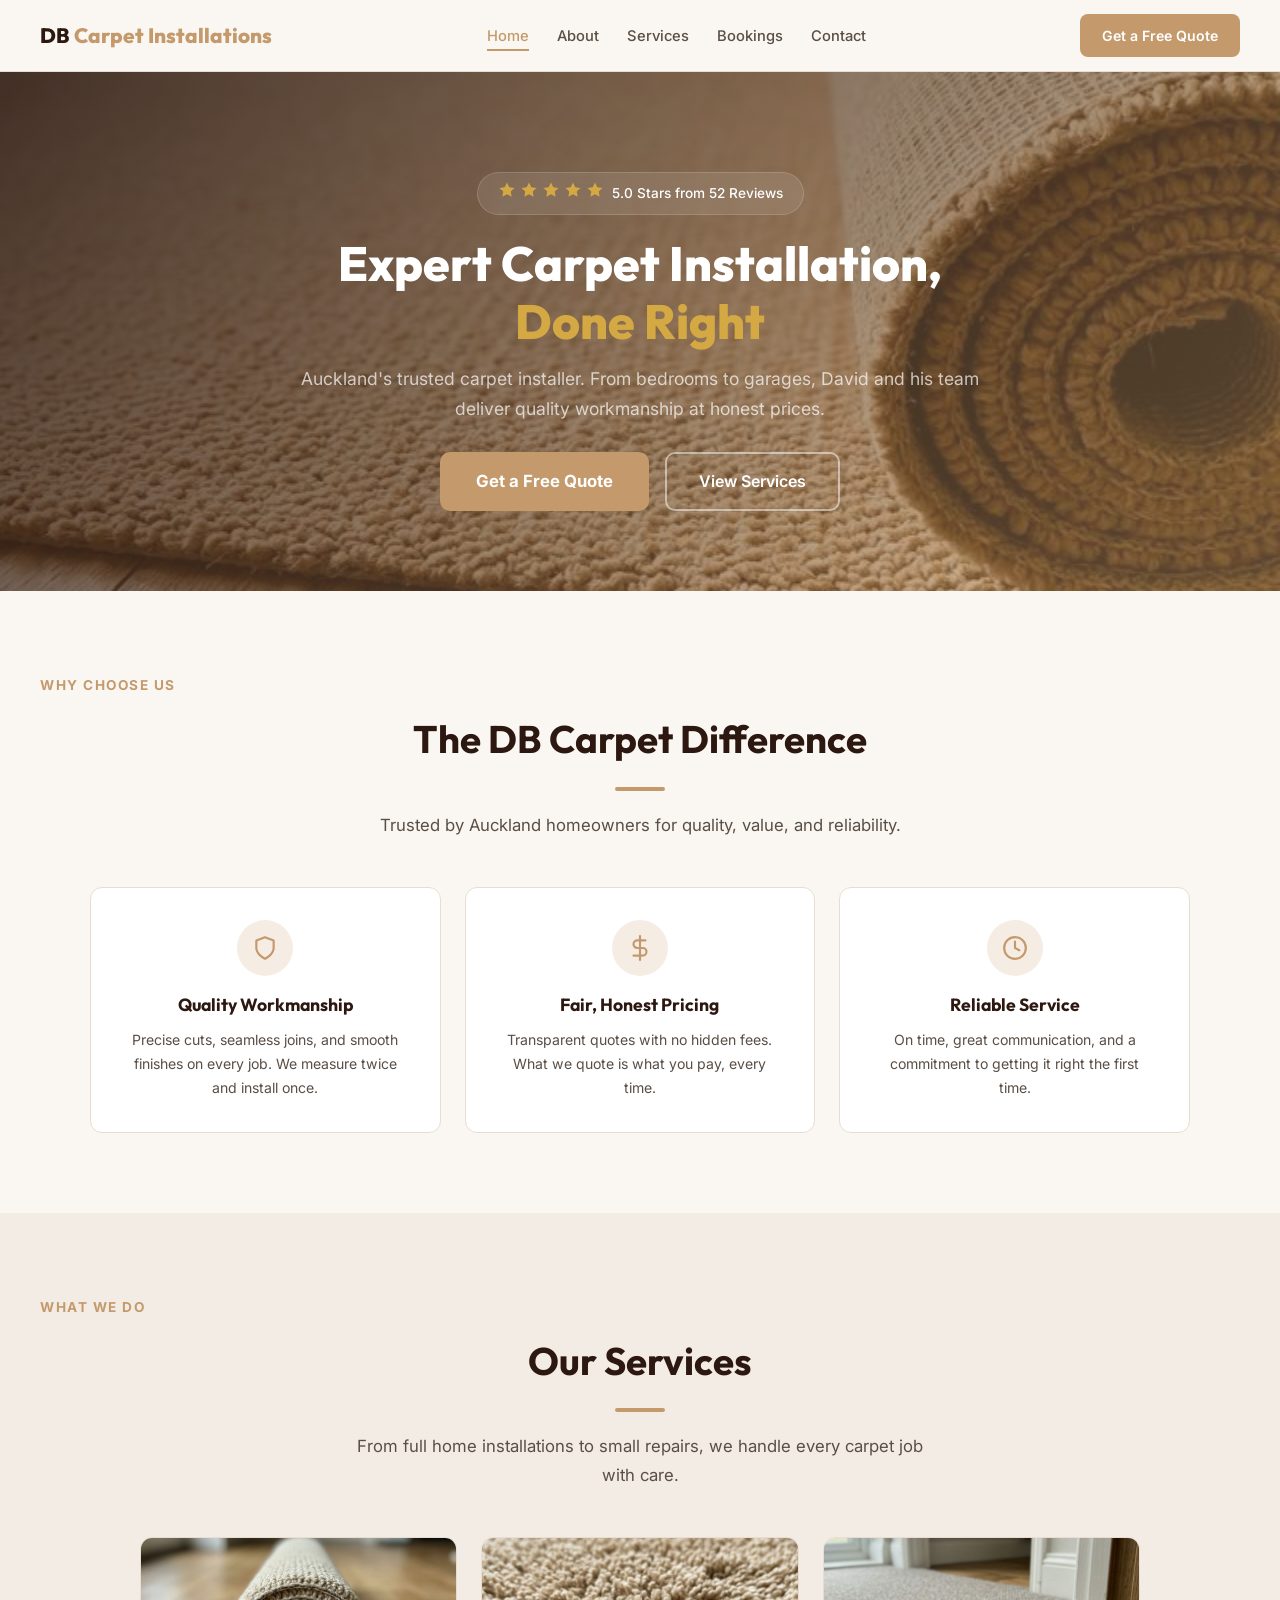
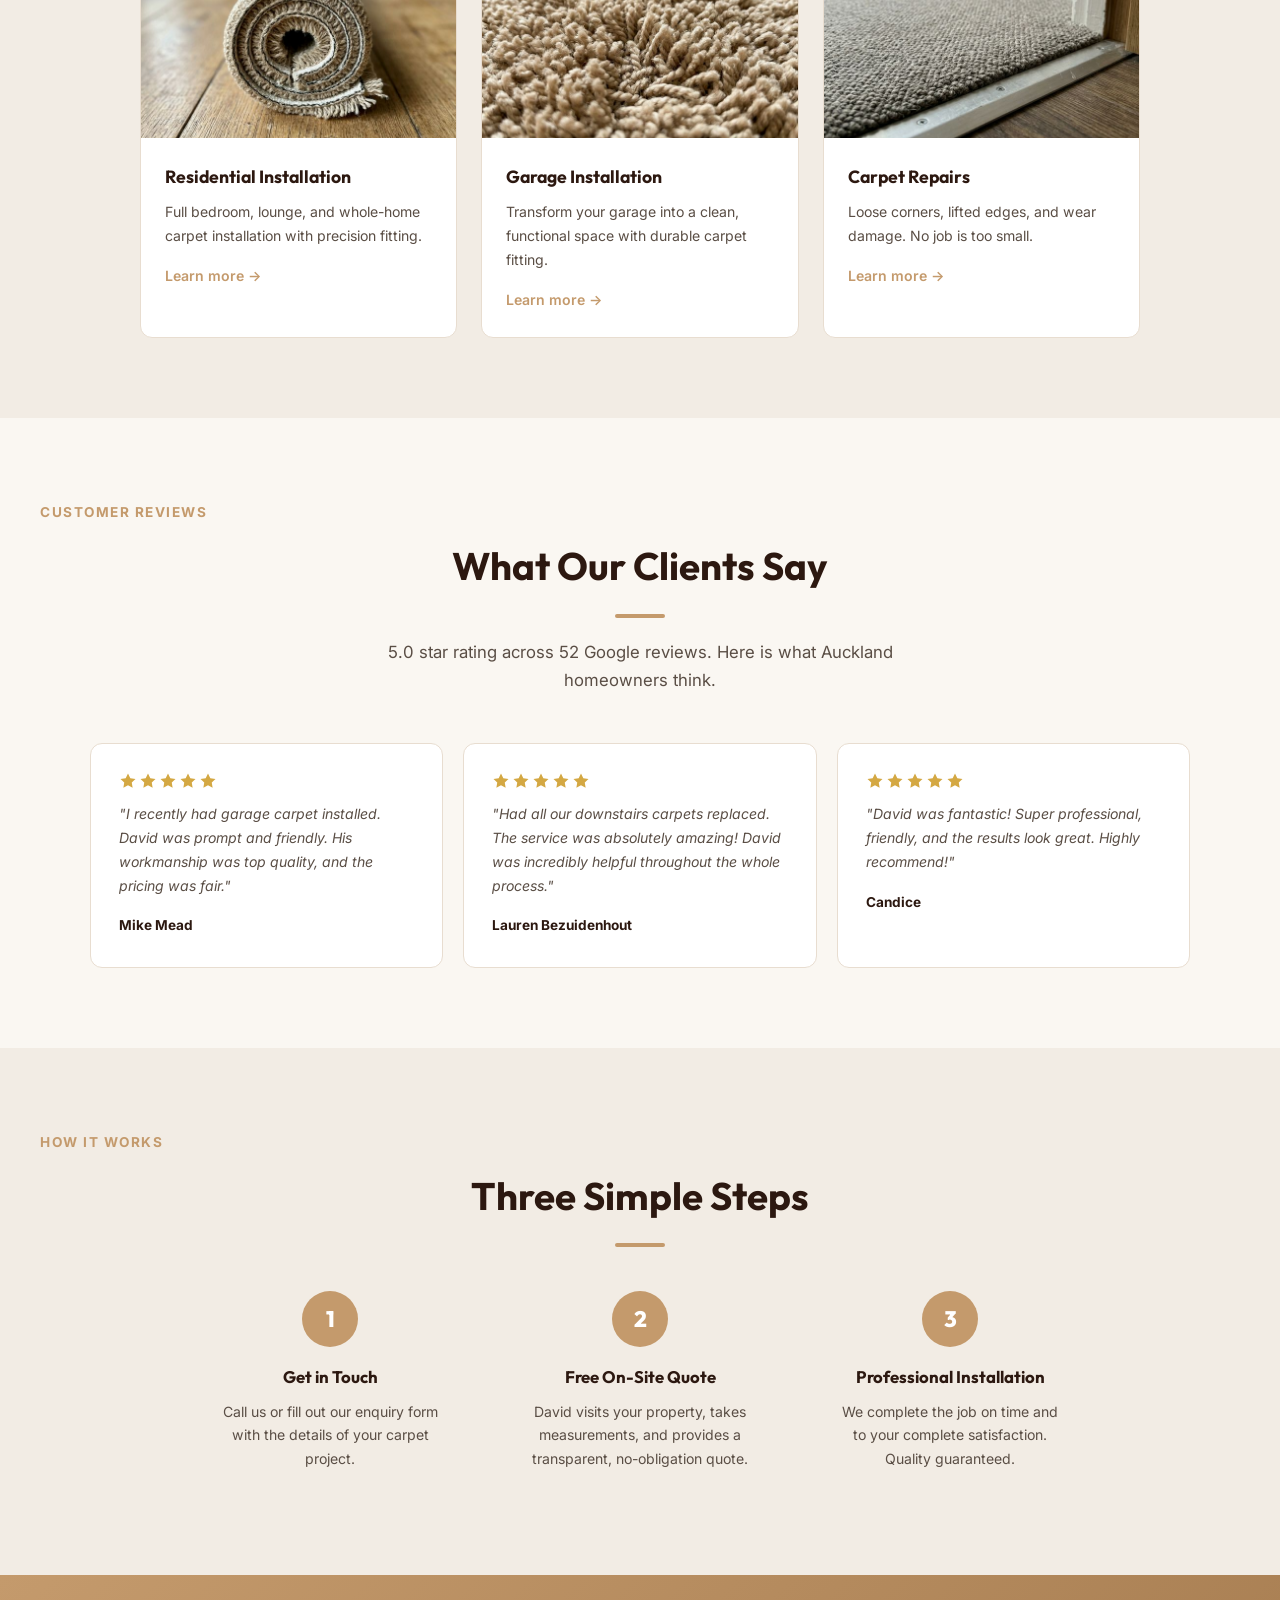
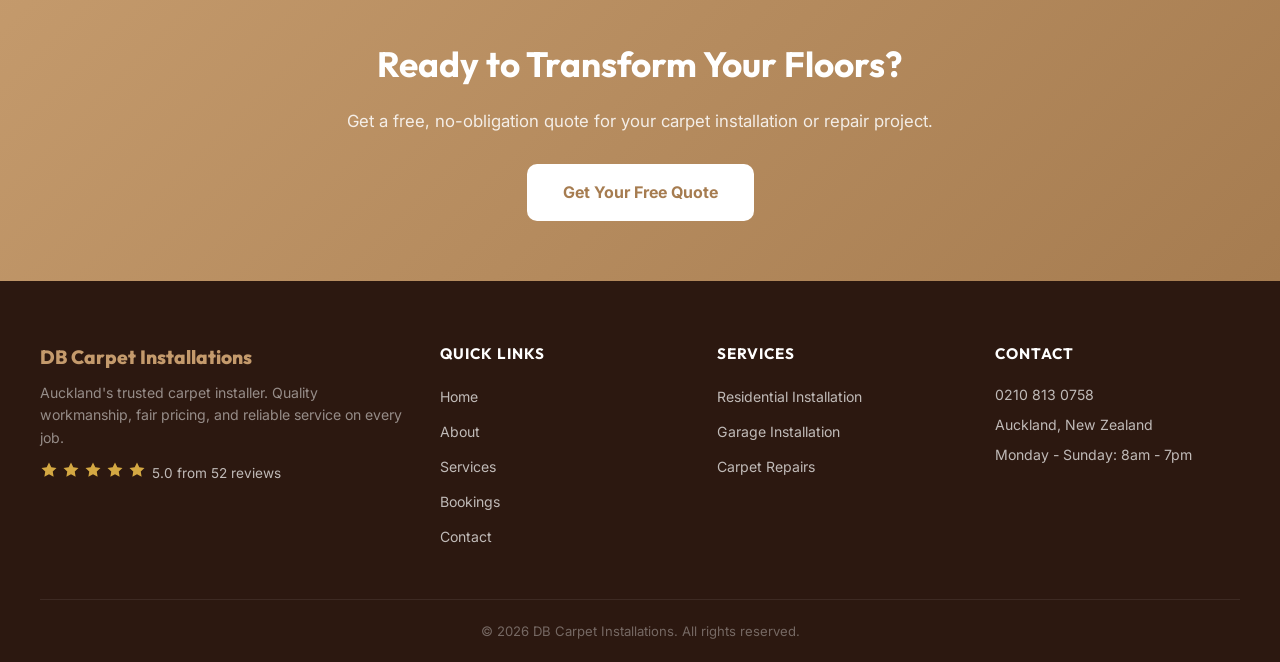
==== index.html @ 8681dafa "Initial commit: DB Carpet Installations website" ====
<!DOCTYPE html>
<html lang="en">
<head>
    <meta charset="UTF-8">
    <meta name="viewport" content="width=device-width, initial-scale=1.0">
    <title>DB Carpet Installations - Expert Carpet Installation in Auckland</title>
    <meta name="description" content="Auckland's trusted carpet installer. Expert residential and garage carpet installation and repairs. 5.0 stars from 52 reviews. Get a free quote today.">
    <link rel="preconnect" href="https://fonts.googleapis.com">
    <link rel="preconnect" href="https://fonts.gstatic.com" crossorigin>
    <link href="https://fonts.googleapis.com/css2?family=Inter:wght@400;500;600;700&family=Outfit:wght@600;700;800&display=swap" rel="stylesheet">
    <link rel="stylesheet" href="shared.css">
</head>
<body>

<!-- ═══════════════ HEADER ═══════════════ -->
<header class="site-header" id="site-header">
    <a href="./" class="logo"><span>DB</span> Carpet Installations</a>
    <nav>
        <ul class="nav-links">
            <li><a href="./" class="active">Home</a></li>
            <li><a href="about/">About</a></li>
            <li><a href="services/">Services</a></li>
            <li><a href="bookings/">Bookings</a></li>
            <li><a href="contact/">Contact</a></li>
        </ul>
    </nav>
    <a href="contact/" class="header-cta">Get a Free Quote</a>
    <button class="hamburger" id="hamburger" aria-label="Toggle menu">&#9776;</button>
</header>

<nav class="mobile-nav" id="mobile-nav">
    <a href="./" class="active">Home</a>
    <a href="about/">About</a>
    <a href="services/">Services</a>
    <a href="bookings/">Bookings</a>
    <a href="contact/">Contact</a>
    <a href="contact/" class="mobile-cta">Get a Free Quote</a>
</nav>

<!-- ═══════════════ HERO ═══════════════ -->
<section class="page-hero" style="background-image: linear-gradient(135deg, rgba(44, 24, 16, 0.88) 0%, rgba(196, 154, 108, 0.45) 100%), url('images/hero.png');">
    <div class="page-hero-content">
        <div class="hero-badge">
            <span class="stars">
                <svg class="star-icon" viewBox="0 0 24 24"><polygon points="12 2 15.09 8.26 22 9.27 17 14.14 18.18 21.02 12 17.77 5.82 21.02 7 14.14 2 9.27 8.91 8.26 12 2" fill="#d4a843"/></svg>
                <svg class="star-icon" viewBox="0 0 24 24"><polygon points="12 2 15.09 8.26 22 9.27 17 14.14 18.18 21.02 12 17.77 5.82 21.02 7 14.14 2 9.27 8.91 8.26 12 2" fill="#d4a843"/></svg>
                <svg class="star-icon" viewBox="0 0 24 24"><polygon points="12 2 15.09 8.26 22 9.27 17 14.14 18.18 21.02 12 17.77 5.82 21.02 7 14.14 2 9.27 8.91 8.26 12 2" fill="#d4a843"/></svg>
                <svg class="star-icon" viewBox="0 0 24 24"><polygon points="12 2 15.09 8.26 22 9.27 17 14.14 18.18 21.02 12 17.77 5.82 21.02 7 14.14 2 9.27 8.91 8.26 12 2" fill="#d4a843"/></svg>
                <svg class="star-icon" viewBox="0 0 24 24"><polygon points="12 2 15.09 8.26 22 9.27 17 14.14 18.18 21.02 12 17.77 5.82 21.02 7 14.14 2 9.27 8.91 8.26 12 2" fill="#d4a843"/></svg>
            </span>
            5.0 Stars from 52 Reviews
        </div>
        <h1>Expert Carpet Installation, <span class="accent">Done Right</span></h1>
        <p>Auckland's trusted carpet installer. From bedrooms to garages, David and his team deliver quality workmanship at honest prices.</p>
        <div class="hero-cta-group">
            <a href="contact/" class="btn-accent-solid">Get a Free Quote</a>
            <a href="services/" class="btn-outline">View Services</a>
        </div>
    </div>
</section>

<!-- ═══════════════ WHY CHOOSE US ═══════════════ -->
<section class="section fade-in">
    <p class="section-label" style="text-align:center;">Why Choose Us</p>
    <h2 class="section-title">The DB Carpet Difference</h2>
    <div class="accent-line"></div>
    <p class="section-subtitle">Trusted by Auckland homeowners for quality, value, and reliability.</p>
    <div class="values-grid" style="grid-template-columns: repeat(3, 1fr); max-width: 1100px;">
        <div class="value-card scale-in">
            <div class="value-icon">
                <svg viewBox="0 0 24 24"><path d="M12 22s8-4 8-10V5l-8-3-8 3v7c0 6 8 10 8 10z"/></svg>
            </div>
            <h3>Quality Workmanship</h3>
            <p>Precise cuts, seamless joins, and smooth finishes on every job. We measure twice and install once.</p>
        </div>
        <div class="value-card scale-in">
            <div class="value-icon">
                <svg viewBox="0 0 24 24"><line x1="12" y1="1" x2="12" y2="23"/><path d="M17 5H9.5a3.5 3.5 0 0 0 0 7h5a3.5 3.5 0 0 1 0 7H6"/></svg>
            </div>
            <h3>Fair, Honest Pricing</h3>
            <p>Transparent quotes with no hidden fees. What we quote is what you pay, every time.</p>
        </div>
        <div class="value-card scale-in">
            <div class="value-icon">
                <svg viewBox="0 0 24 24"><circle cx="12" cy="12" r="10"/><polyline points="12 6 12 12 16 14"/></svg>
            </div>
            <h3>Reliable Service</h3>
            <p>On time, great communication, and a commitment to getting it right the first time.</p>
        </div>
    </div>
</section>

<!-- ═══════════════ SERVICES OVERVIEW ═══════════════ -->
<section class="section section-alt fade-in">
    <p class="section-label" style="text-align:center;">What We Do</p>
    <h2 class="section-title">Our Services</h2>
    <div class="accent-line"></div>
    <p class="section-subtitle">From full home installations to small repairs, we handle every carpet job with care.</p>
    <div class="services-grid">
        <div class="service-card scale-in">
            <div class="service-card-image">
                <img src="images/roll.png" alt="Carpet roll for residential installation" loading="lazy">
            </div>
            <div class="service-card-content">
                <h3>Residential Installation</h3>
                <p>Full bedroom, lounge, and whole-home carpet installation with precision fitting.</p>
                <a href="services/" class="service-card-link">Learn more &#8594;</a>
            </div>
        </div>
        <div class="service-card scale-in">
            <div class="service-card-image">
                <img src="images/texture.png" alt="Garage carpet texture" loading="lazy">
            </div>
            <div class="service-card-content">
                <h3>Garage Installation</h3>
                <p>Transform your garage into a clean, functional space with durable carpet fitting.</p>
                <a href="services/" class="service-card-link">Learn more &#8594;</a>
            </div>
        </div>
        <div class="service-card scale-in">
            <div class="service-card-image">
                <img src="images/closeup.png" alt="Carpet edge repair detail" loading="lazy">
            </div>
            <div class="service-card-content">
                <h3>Carpet Repairs</h3>
                <p>Loose corners, lifted edges, and wear damage. No job is too small.</p>
                <a href="services/" class="service-card-link">Learn more &#8594;</a>
            </div>
        </div>
    </div>
</section>

<!-- ═══════════════ TESTIMONIALS ═══════════════ -->
<section class="section fade-in">
    <p class="section-label" style="text-align:center;">Customer Reviews</p>
    <h2 class="section-title">What Our Clients Say</h2>
    <div class="accent-line"></div>
    <p class="section-subtitle">5.0 star rating across 52 Google reviews. Here is what Auckland homeowners think.</p>
    <div class="testimonial-highlights">
        <div class="testimonial-card scale-in">
            <div class="review-card-stars">
                <svg class="star-icon" viewBox="0 0 24 24"><polygon points="12 2 15.09 8.26 22 9.27 17 14.14 18.18 21.02 12 17.77 5.82 21.02 7 14.14 2 9.27 8.91 8.26 12 2"/></svg>
                <svg class="star-icon" viewBox="0 0 24 24"><polygon points="12 2 15.09 8.26 22 9.27 17 14.14 18.18 21.02 12 17.77 5.82 21.02 7 14.14 2 9.27 8.91 8.26 12 2"/></svg>
                <svg class="star-icon" viewBox="0 0 24 24"><polygon points="12 2 15.09 8.26 22 9.27 17 14.14 18.18 21.02 12 17.77 5.82 21.02 7 14.14 2 9.27 8.91 8.26 12 2"/></svg>
                <svg class="star-icon" viewBox="0 0 24 24"><polygon points="12 2 15.09 8.26 22 9.27 17 14.14 18.18 21.02 12 17.77 5.82 21.02 7 14.14 2 9.27 8.91 8.26 12 2"/></svg>
                <svg class="star-icon" viewBox="0 0 24 24"><polygon points="12 2 15.09 8.26 22 9.27 17 14.14 18.18 21.02 12 17.77 5.82 21.02 7 14.14 2 9.27 8.91 8.26 12 2"/></svg>
            </div>
            <p>"I recently had garage carpet installed. David was prompt and friendly. His workmanship was top quality, and the pricing was fair."</p>
            <strong>Mike Mead</strong>
        </div>
        <div class="testimonial-card scale-in">
            <div class="review-card-stars">
                <svg class="star-icon" viewBox="0 0 24 24"><polygon points="12 2 15.09 8.26 22 9.27 17 14.14 18.18 21.02 12 17.77 5.82 21.02 7 14.14 2 9.27 8.91 8.26 12 2"/></svg>
                <svg class="star-icon" viewBox="0 0 24 24"><polygon points="12 2 15.09 8.26 22 9.27 17 14.14 18.18 21.02 12 17.77 5.82 21.02 7 14.14 2 9.27 8.91 8.26 12 2"/></svg>
                <svg class="star-icon" viewBox="0 0 24 24"><polygon points="12 2 15.09 8.26 22 9.27 17 14.14 18.18 21.02 12 17.77 5.82 21.02 7 14.14 2 9.27 8.91 8.26 12 2"/></svg>
                <svg class="star-icon" viewBox="0 0 24 24"><polygon points="12 2 15.09 8.26 22 9.27 17 14.14 18.18 21.02 12 17.77 5.82 21.02 7 14.14 2 9.27 8.91 8.26 12 2"/></svg>
                <svg class="star-icon" viewBox="0 0 24 24"><polygon points="12 2 15.09 8.26 22 9.27 17 14.14 18.18 21.02 12 17.77 5.82 21.02 7 14.14 2 9.27 8.91 8.26 12 2"/></svg>
            </div>
            <p>"Had all our downstairs carpets replaced. The service was absolutely amazing! David was incredibly helpful throughout the whole process."</p>
            <strong>Lauren Bezuidenhout</strong>
        </div>
        <div class="testimonial-card scale-in">
            <div class="review-card-stars">
                <svg class="star-icon" viewBox="0 0 24 24"><polygon points="12 2 15.09 8.26 22 9.27 17 14.14 18.18 21.02 12 17.77 5.82 21.02 7 14.14 2 9.27 8.91 8.26 12 2"/></svg>
                <svg class="star-icon" viewBox="0 0 24 24"><polygon points="12 2 15.09 8.26 22 9.27 17 14.14 18.18 21.02 12 17.77 5.82 21.02 7 14.14 2 9.27 8.91 8.26 12 2"/></svg>
                <svg class="star-icon" viewBox="0 0 24 24"><polygon points="12 2 15.09 8.26 22 9.27 17 14.14 18.18 21.02 12 17.77 5.82 21.02 7 14.14 2 9.27 8.91 8.26 12 2"/></svg>
                <svg class="star-icon" viewBox="0 0 24 24"><polygon points="12 2 15.09 8.26 22 9.27 17 14.14 18.18 21.02 12 17.77 5.82 21.02 7 14.14 2 9.27 8.91 8.26 12 2"/></svg>
                <svg class="star-icon" viewBox="0 0 24 24"><polygon points="12 2 15.09 8.26 22 9.27 17 14.14 18.18 21.02 12 17.77 5.82 21.02 7 14.14 2 9.27 8.91 8.26 12 2"/></svg>
            </div>
            <p>"David was fantastic! Super professional, friendly, and the results look great. Highly recommend!"</p>
            <strong>Candice</strong>
        </div>
    </div>
</section>

<!-- ═══════════════ HOW IT WORKS ═══════════════ -->
<section class="section section-alt fade-in">
    <p class="section-label" style="text-align:center;">How It Works</p>
    <h2 class="section-title">Three Simple Steps</h2>
    <div class="accent-line"></div>
    <div class="steps-grid">
        <div class="step-card scale-in">
            <div class="step-number">1</div>
            <h3>Get in Touch</h3>
            <p>Call us or fill out our enquiry form with the details of your carpet project.</p>
        </div>
        <div class="step-card scale-in">
            <div class="step-number">2</div>
            <h3>Free On-Site Quote</h3>
            <p>David visits your property, takes measurements, and provides a transparent, no-obligation quote.</p>
        </div>
        <div class="step-card scale-in">
            <div class="step-number">3</div>
            <h3>Professional Installation</h3>
            <p>We complete the job on time and to your complete satisfaction. Quality guaranteed.</p>
        </div>
    </div>
</section>

<!-- ═══════════════ CTA BANNER ═══════════════ -->
<section class="cta-banner fade-in">
    <h2>Ready to Transform Your Floors?</h2>
    <p>Get a free, no-obligation quote for your carpet installation or repair project.</p>
    <a href="contact/" class="btn-white">Get Your Free Quote</a>
</section>

<!-- ═══════════════ FOOTER ═══════════════ -->
<footer class="site-footer">
    <div class="footer-grid">
        <div class="footer-brand">
            <div class="footer-logo">DB Carpet Installations</div>
            <p class="footer-tagline">Auckland's trusted carpet installer. Quality workmanship, fair pricing, and reliable service on every job.</p>
            <div class="footer-rating">
                <span class="stars">
                    <svg class="star-icon" viewBox="0 0 24 24"><polygon points="12 2 15.09 8.26 22 9.27 17 14.14 18.18 21.02 12 17.77 5.82 21.02 7 14.14 2 9.27 8.91 8.26 12 2"/></svg>
                    <svg class="star-icon" viewBox="0 0 24 24"><polygon points="12 2 15.09 8.26 22 9.27 17 14.14 18.18 21.02 12 17.77 5.82 21.02 7 14.14 2 9.27 8.91 8.26 12 2"/></svg>
                    <svg class="star-icon" viewBox="0 0 24 24"><polygon points="12 2 15.09 8.26 22 9.27 17 14.14 18.18 21.02 12 17.77 5.82 21.02 7 14.14 2 9.27 8.91 8.26 12 2"/></svg>
                    <svg class="star-icon" viewBox="0 0 24 24"><polygon points="12 2 15.09 8.26 22 9.27 17 14.14 18.18 21.02 12 17.77 5.82 21.02 7 14.14 2 9.27 8.91 8.26 12 2"/></svg>
                    <svg class="star-icon" viewBox="0 0 24 24"><polygon points="12 2 15.09 8.26 22 9.27 17 14.14 18.18 21.02 12 17.77 5.82 21.02 7 14.14 2 9.27 8.91 8.26 12 2"/></svg>
                </span>
                5.0 from 52 reviews
            </div>
        </div>
        <div class="footer-nav">
            <div class="footer-heading">Quick Links</div>
            <ul>
                <li><a href="./">Home</a></li>
                <li><a href="about/">About</a></li>
                <li><a href="services/">Services</a></li>
                <li><a href="bookings/">Bookings</a></li>
                <li><a href="contact/">Contact</a></li>
            </ul>
        </div>
        <div class="footer-nav">
            <div class="footer-heading">Services</div>
            <ul>
                <li><a href="services/">Residential Installation</a></li>
                <li><a href="services/">Garage Installation</a></li>
                <li><a href="services/">Carpet Repairs</a></li>
            </ul>
        </div>
        <div class="footer-contact">
            <div class="footer-heading">Contact</div>
            <p><a href="tel:02108130758">0210 813 0758</a></p>
            <p>Auckland, New Zealand</p>
            <p>Monday - Sunday: 8am - 7pm</p>
        </div>
    </div>
    <div class="footer-bottom">
        &copy; 2026 DB Carpet Installations. All rights reserved.
    </div>
</footer>

<script src="shared.js"></script>
</body>
</html>
---- shared.css ----
/* ═══════════════ DESIGN TOKENS ═══════════════ */
:root {
    --color-bg: #faf7f2;
    --color-dark: #2c1810;
    --color-accent: #c49a6c;
    --color-accent-dark: #a67c50;
    --color-accent-light: #f5ede3;
    --color-text: #5a4e45;
    --color-heading: #2c1810;
    --color-white: #ffffff;
    --color-gold: #d4a843;
    --color-gold-light: #fef8e8;
    --color-border: #e8ddd0;
    --color-card: #ffffff;
    --color-section-alt: #f2ece4;
    --font-heading: 'Outfit', sans-serif;
    --font-body: 'Inter', sans-serif;
    --shadow-sm: 0 1px 3px rgba(44, 24, 16, 0.06);
    --shadow-md: 0 4px 16px rgba(44, 24, 16, 0.08);
    --shadow-lg: 0 12px 40px rgba(44, 24, 16, 0.1);
    --radius: 12px;
}

*,
*::before,
*::after {
    margin: 0;
    padding: 0;
    box-sizing: border-box;
}

html {
    scroll-behavior: smooth;
}

body {
    background: var(--color-bg);
    color: var(--color-text);
    font-family: var(--font-body);
    line-height: 1.7;
}

a {
    text-decoration: none;
    color: inherit;
}

img {
    max-width: 100%;
    display: block;
}

/* ═══════════════ SCROLL ANIMATIONS ═══════════════ */
.fade-in {
    opacity: 0;
    transform: translateY(30px);
    transition: opacity 0.7s ease, transform 0.7s ease;
}

.fade-in.visible {
    opacity: 1;
    transform: translateY(0);
}

.fade-in-left {
    opacity: 0;
    transform: translateX(-40px);
    transition: opacity 0.7s ease, transform 0.7s ease;
}

.fade-in-left.visible {
    opacity: 1;
    transform: translateX(0);
}

.fade-in-right {
    opacity: 0;
    transform: translateX(40px);
    transition: opacity 0.7s ease, transform 0.7s ease;
}

.fade-in-right.visible {
    opacity: 1;
    transform: translateX(0);
}

.scale-in {
    opacity: 0;
    transform: scale(0.92);
    transition: opacity 0.6s ease, transform 0.6s ease;
}

.scale-in.visible {
    opacity: 1;
    transform: scale(1);
}

/* ═══════════════ HEADER ═══════════════ */
.site-header {
    position: sticky;
    top: 0;
    z-index: 1000;
    background: rgba(250, 247, 242, 0.95);
    backdrop-filter: blur(12px);
    height: 72px;
    display: flex;
    align-items: center;
    justify-content: space-between;
    padding: 0 40px;
    border-bottom: 1px solid var(--color-border);
}

.logo {
    font-family: var(--font-heading);
    color: var(--color-accent);
    font-size: 1.3rem;
    font-weight: 800;
    white-space: nowrap;
}

.logo span {
    color: var(--color-heading);
}

.nav-links {
    display: flex;
    align-items: center;
    gap: 28px;
    list-style: none;
}

.nav-links a {
    font-size: 0.92rem;
    font-weight: 500;
    color: var(--color-text);
    padding-bottom: 4px;
    border-bottom: 2px solid transparent;
    transition: all 0.3s ease;
}

.nav-links a:hover,
.nav-links a.active {
    color: var(--color-accent);
    border-bottom-color: var(--color-accent);
}

.header-cta {
    background: var(--color-accent);
    color: var(--color-white);
    font-family: var(--font-body);
    font-weight: 600;
    font-size: 0.88rem;
    padding: 10px 22px;
    border: none;
    border-radius: 8px;
    cursor: pointer;
    transition: all 0.3s ease;
}

.header-cta:hover {
    background: var(--color-accent-dark);
    transform: translateY(-1px);
    box-shadow: var(--shadow-md);
}

.hamburger {
    display: none;
    background: none;
    border: none;
    color: var(--color-accent);
    font-size: 1.8rem;
    cursor: pointer;
    line-height: 1;
}

/* ═══════════════ MOBILE NAV ═══════════════ */
.mobile-nav {
    display: none;
    position: fixed;
    top: 72px;
    left: 0;
    right: 0;
    bottom: 0;
    background: var(--color-white);
    z-index: 999;
    flex-direction: column;
    align-items: center;
    justify-content: flex-start;
    overflow: hidden;
    max-height: 0;
    transition: max-height 0.4s ease;
}

.mobile-nav.open {
    max-height: calc(100vh - 72px);
}

.mobile-nav a {
    display: block;
    width: 100%;
    text-align: center;
    padding: 18px 16px;
    font-size: 1.1rem;
    color: var(--color-text);
    border-bottom: 1px solid var(--color-border);
    transition: all 0.3s ease;
}

.mobile-nav a:hover,
.mobile-nav a.active {
    color: var(--color-accent);
    background: var(--color-accent-light);
}

.mobile-nav .mobile-cta {
    display: block;
    width: calc(100% - 32px);
    margin: 20px 16px;
    background: var(--color-accent);
    color: var(--color-white);
    text-align: center;
    padding: 14px;
    font-weight: 700;
    border-radius: 8px;
}

@media (max-width: 768px) {

    .nav-links,
    .header-cta {
        display: none !important;
    }

    .hamburger {
        display: block;
    }

    .mobile-nav {
        display: flex;
    }

    .site-header {
        padding: 0 20px;
    }
}

/* ═══════════════ PAGE HERO ═══════════════ */
.page-hero {
    background-image: linear-gradient(135deg, rgba(44, 24, 16, 0.88) 0%, rgba(196, 154, 108, 0.55) 100%), url('images/hero.png');
    background-position: center;
    background-size: cover;
    background-repeat: no-repeat;
    padding: 100px 40px 80px;
    text-align: center;
}

.page-hero-content {
    max-width: 700px;
    margin: 0 auto;
}

.page-hero h1 {
    font-family: var(--font-heading);
    color: var(--color-white);
    font-size: clamp(2rem, 4vw, 3rem);
    font-weight: 800;
    margin-bottom: 14px;
    line-height: 1.2;
}

.page-hero h1 .accent {
    color: var(--color-gold);
}

.page-hero p {
    color: rgba(255, 255, 255, 0.7);
    font-size: 1.1rem;
}

.hero-badge {
    display: inline-flex;
    align-items: center;
    gap: 8px;
    background: rgba(255, 255, 255, 0.1);
    backdrop-filter: blur(8px);
    border: 1px solid rgba(255, 255, 255, 0.15);
    border-radius: 50px;
    padding: 8px 20px;
    font-size: 0.85rem;
    color: var(--color-white);
    margin-bottom: 20px;
    font-weight: 500;
}

.hero-badge .stars {
    color: var(--color-gold);
}

.hero-cta-group {
    display: flex;
    gap: 16px;
    justify-content: center;
    margin-top: 28px;
}

/* ═══════════════ SECTIONS ═══════════════ */
.section {
    padding: 80px 40px;
}

.section-alt {
    background: var(--color-section-alt);
}

.section-title {
    font-family: var(--font-heading);
    color: var(--color-heading);
    font-size: clamp(1.8rem, 3vw, 2.5rem);
    text-align: center;
    margin-bottom: 10px;
    font-weight: 700;
}

.section-subtitle {
    text-align: center;
    color: var(--color-text);
    font-size: 1.05rem;
    margin-bottom: 48px;
    max-width: 600px;
    margin-left: auto;
    margin-right: auto;
}

.accent-line {
    width: 50px;
    height: 4px;
    background: var(--color-accent);
    margin: 14px auto 20px;
    border-radius: 2px;
}

.section-label {
    display: inline-block;
    font-size: 0.85rem;
    font-weight: 700;
    color: var(--color-accent);
    text-transform: uppercase;
    letter-spacing: 1.5px;
    margin-bottom: 10px;
}

/* ═══════════════ CONTENT BLOCKS ═══════════════ */
.content-block {
    max-width: 1100px;
    margin: 0 auto;
    display: grid;
    grid-template-columns: 1.2fr 1fr;
    gap: 60px;
    align-items: center;
}

.content-heading {
    font-family: var(--font-heading);
    color: var(--color-heading);
    font-size: clamp(1.6rem, 2.5vw, 2.2rem);
    font-weight: 700;
    margin-bottom: 18px;
    line-height: 1.25;
}

.content-text p {
    margin-bottom: 14px;
    font-size: 0.95rem;
}

.content-text p strong {
    color: var(--color-heading);
}

.content-image {
    border-radius: var(--radius);
    overflow: hidden;
    box-shadow: var(--shadow-lg);
}

.content-image img {
    width: 100%;
    height: auto;
    display: block;
}

@media (max-width: 768px) {
    .content-block {
        grid-template-columns: 1fr;
        gap: 30px;
    }
}

/* ═══════════════ VALUES GRID ═══════════════ */
.values-grid {
    max-width: 1000px;
    margin: 0 auto;
    display: grid;
    grid-template-columns: repeat(2, 1fr);
    gap: 24px;
}

.value-card {
    background: var(--color-white);
    border: 1px solid var(--color-border);
    border-radius: var(--radius);
    padding: 32px;
    text-align: center;
    transition: all 0.3s ease;
}

.value-card:hover {
    box-shadow: var(--shadow-md);
    transform: translateY(-3px);
}

.value-icon {
    width: 56px;
    height: 56px;
    background: var(--color-accent-light);
    border-radius: 50%;
    display: flex;
    align-items: center;
    justify-content: center;
    margin: 0 auto 14px;
}

.value-icon svg {
    width: 26px;
    height: 26px;
    stroke: var(--color-accent);
    fill: none;
    stroke-width: 2;
    stroke-linecap: round;
    stroke-linejoin: round;
}

.value-card h3 {
    font-family: var(--font-heading);
    color: var(--color-heading);
    font-size: 1.1rem;
    font-weight: 700;
    margin-bottom: 8px;
}

.value-card p {
    font-size: 0.88rem;
    color: var(--color-text);
}

@media (max-width: 768px) {
    .values-grid {
        grid-template-columns: 1fr;
    }
}

/* ═══════════════ SERVICES GRID ═══════════════ */
.services-grid {
    max-width: 1000px;
    margin: 0 auto;
    display: grid;
    grid-template-columns: repeat(3, 1fr);
    gap: 24px;
}

.service-card {
    background: var(--color-white);
    border: 1px solid var(--color-border);
    border-radius: var(--radius);
    overflow: hidden;
    transition: all 0.3s ease;
}

.service-card:hover {
    box-shadow: var(--shadow-md);
    transform: translateY(-4px);
}

.service-card-image {
    height: 200px;
    overflow: hidden;
}

.service-card-image img {
    width: 100%;
    height: 100%;
    object-fit: cover;
    transition: transform 0.4s ease;
}

.service-card:hover .service-card-image img {
    transform: scale(1.05);
}

.service-card-content {
    padding: 24px;
}

.service-card-content h3 {
    font-family: var(--font-heading);
    color: var(--color-heading);
    font-size: 1.1rem;
    font-weight: 700;
    margin-bottom: 8px;
}

.service-card-content p {
    font-size: 0.88rem;
    color: var(--color-text);
    margin-bottom: 14px;
}

.service-card-link {
    font-size: 0.88rem;
    font-weight: 600;
    color: var(--color-accent);
    border-bottom: 1px solid transparent;
    transition: border-color 0.3s;
}

.service-card-link:hover {
    border-bottom-color: var(--color-accent);
}

@media (max-width: 768px) {
    .services-grid {
        grid-template-columns: 1fr;
    }
}

/* ═══════════════ TESTIMONIAL HIGHLIGHTS ═══════════════ */
.testimonial-highlights {
    max-width: 1100px;
    margin: 0 auto;
    display: grid;
    grid-template-columns: repeat(3, 1fr);
    gap: 20px;
}

.testimonial-card {
    background: var(--color-white);
    border: 1px solid var(--color-border);
    border-radius: var(--radius);
    padding: 28px;
    transition: all 0.3s ease;
}

.testimonial-card:hover {
    box-shadow: var(--shadow-md);
}

.testimonial-card .review-card-stars {
    color: var(--color-gold);
    font-size: 0.9rem;
    margin-bottom: 12px;
    letter-spacing: 2px;
}

.testimonial-card p {
    font-size: 0.88rem;
    color: var(--color-text);
    font-style: italic;
    line-height: 1.7;
    margin-bottom: 14px;
}

.testimonial-card strong {
    color: var(--color-heading);
    font-size: 0.85rem;
}

@media (max-width: 768px) {
    .testimonial-highlights {
        grid-template-columns: 1fr;
    }
}

/* ═══════════════ SERVICE DETAIL ═══════════════ */
.service-detail {
    max-width: 1100px;
    margin: 0 auto;
    display: grid;
    grid-template-columns: 1.3fr 1fr;
    gap: 50px;
    align-items: start;
}

.service-detail.reverse {
    direction: rtl;
}

.service-detail.reverse>* {
    direction: ltr;
}

.service-detail-image {
    border-radius: var(--radius);
    overflow: hidden;
    box-shadow: var(--shadow-md);
    position: sticky;
    top: 100px;
}

.service-detail-image img {
    width: 100%;
    height: auto;
}

.service-features {
    list-style: none;
    margin: 20px 0;
}

.service-features li {
    padding: 8px 0 8px 28px;
    position: relative;
    font-size: 0.92rem;
}

.service-features li::before {
    content: '';
    position: absolute;
    left: 0;
    top: 14px;
    width: 10px;
    height: 10px;
    background: var(--color-accent);
    border-radius: 50%;
}

.service-review {
    background: var(--color-accent-light);
    border-left: 4px solid var(--color-accent);
    padding: 20px 24px;
    border-radius: 0 var(--radius) var(--radius) 0;
    margin-top: 24px;
}

.service-review .review-card-stars {
    color: var(--color-gold);
    font-size: 0.85rem;
    margin-bottom: 8px;
    letter-spacing: 2px;
}

.service-review p {
    font-size: 0.88rem;
    font-style: italic;
    color: var(--color-text);
    line-height: 1.6;
    margin-bottom: 8px;
}

.service-review strong {
    color: var(--color-heading);
    font-size: 0.82rem;
}

@media (max-width: 768px) {
    .service-detail {
        grid-template-columns: 1fr;
    }

    .service-detail.reverse {
        direction: ltr;
    }

    .service-detail-image {
        position: static;
    }
}

/* ═══════════════ STEPS GRID ═══════════════ */
.steps-grid {
    max-width: 900px;
    margin: 0 auto;
    display: grid;
    grid-template-columns: repeat(3, 1fr);
    gap: 30px;
}

.step-card {
    text-align: center;
    padding: 24px;
}

.step-number {
    width: 56px;
    height: 56px;
    background: var(--color-accent);
    color: var(--color-white);
    font-family: var(--font-heading);
    font-size: 1.4rem;
    font-weight: 800;
    border-radius: 50%;
    display: flex;
    align-items: center;
    justify-content: center;
    margin: 0 auto 16px;
}

.step-card h3 {
    font-family: var(--font-heading);
    color: var(--color-heading);
    font-size: 1.05rem;
    font-weight: 700;
    margin-bottom: 8px;
}

.step-card p {
    font-size: 0.88rem;
    color: var(--color-text);
}

@media (max-width: 768px) {
    .steps-grid {
        grid-template-columns: 1fr;
    }
}

/* ═══════════════ BOOKING ═══════════════ */
.booking-section {
    max-width: 900px;
    margin: 0 auto;
}

.calendly-embed-card {
    background: var(--color-white);
    border: 1px solid var(--color-border);
    border-radius: var(--radius);
    padding: 40px;
    box-shadow: var(--shadow-md);
    margin-bottom: 40px;
}

.calendly-embed-card h2 {
    font-family: var(--font-heading);
    color: var(--color-heading);
    font-size: 1.4rem;
    font-weight: 700;
    margin-bottom: 8px;
    text-align: center;
}

.calendly-embed-card > p {
    text-align: center;
    font-size: 0.95rem;
    color: var(--color-text);
    margin-bottom: 28px;
}

.booking-options {
    display: grid;
    grid-template-columns: 1fr 1fr;
    gap: 24px;
}

.booking-option-card {
    background: var(--color-white);
    border: 1px solid var(--color-border);
    border-radius: var(--radius);
    padding: 32px;
    text-align: center;
    transition: all 0.3s ease;
}

.booking-option-card:hover {
    box-shadow: var(--shadow-md);
    transform: translateY(-3px);
}

.booking-option-icon {
    width: 56px;
    height: 56px;
    background: var(--color-accent-light);
    border-radius: 50%;
    display: flex;
    align-items: center;
    justify-content: center;
    margin: 0 auto 16px;
}

.booking-option-icon svg {
    width: 26px;
    height: 26px;
    stroke: var(--color-accent);
    fill: none;
    stroke-width: 2;
    stroke-linecap: round;
    stroke-linejoin: round;
}

.booking-option-card h3 {
    font-family: var(--font-heading);
    color: var(--color-heading);
    font-size: 1.1rem;
    font-weight: 700;
    margin-bottom: 10px;
}

.booking-option-card p {
    font-size: 0.9rem;
    color: var(--color-text);
}

.booking-option-card .phone-link {
    font-family: var(--font-heading);
    font-size: 1.3rem;
    font-weight: 800;
    color: var(--color-accent);
    display: block;
    margin-bottom: 6px;
}

@media (max-width: 768px) {
    .booking-options {
        grid-template-columns: 1fr;
    }
}

/* ═══════════════ CONTACT GRID ═══════════════ */
.contact-grid {
    max-width: 1100px;
    margin: 0 auto;
    display: grid;
    grid-template-columns: 1.4fr 1fr;
    gap: 50px;
}

.form-subtext {
    font-size: 0.92rem;
    color: var(--color-text);
    margin-bottom: 28px;
}

.contact-form {
    display: flex;
    flex-direction: column;
    gap: 18px;
}

.form-group {
    display: flex;
    flex-direction: column;
    gap: 6px;
}

.form-group label {
    font-size: 0.85rem;
    font-weight: 600;
    color: var(--color-heading);
}

.form-group input,
.form-group select,
.form-group textarea {
    width: 100%;
    padding: 12px 16px;
    border: 1px solid var(--color-border);
    border-radius: 8px;
    font-family: var(--font-body);
    font-size: 0.92rem;
    color: var(--color-heading);
    background: var(--color-white);
    transition: border-color 0.3s ease;
}

.form-group input:focus,
.form-group select:focus,
.form-group textarea:focus {
    outline: none;
    border-color: var(--color-accent);
    box-shadow: 0 0 0 3px rgba(196, 154, 108, 0.12);
}

.form-group textarea {
    resize: vertical;
}

.form-row {
    display: grid;
    grid-template-columns: 1fr 1fr;
    gap: 18px;
}

.form-submit {
    width: 100%;
}

.form-status {
    margin-top: 12px;
}

.form-success {
    background: #ecfdf5;
    color: #065f46;
    padding: 14px 18px;
    border-radius: 8px;
    font-size: 0.9rem;
    font-weight: 500;
}

.form-error {
    background: #fef2f2;
    color: #991b1b;
    padding: 14px 18px;
    border-radius: 8px;
    font-size: 0.9rem;
    font-weight: 500;
}

@media (max-width: 768px) {
    .contact-grid {
        grid-template-columns: 1fr;
    }

    .form-row {
        grid-template-columns: 1fr;
    }
}

/* ═══════════════ CONTACT INFO ═══════════════ */
.contact-info {
    display: flex;
    flex-direction: column;
    gap: 18px;
}

.info-card {
    background: var(--color-white);
    border: 1px solid var(--color-border);
    border-radius: var(--radius);
    padding: 24px;
}

.info-card h3 {
    font-family: var(--font-heading);
    color: var(--color-heading);
    font-size: 1rem;
    font-weight: 700;
    margin-bottom: 8px;
}

.info-card p {
    font-size: 0.9rem;
    color: var(--color-text);
}

.info-phone {
    display: block;
    font-family: var(--font-heading);
    font-size: 1.5rem;
    font-weight: 800;
    color: var(--color-accent);
    margin-bottom: 6px;
    transition: opacity 0.3s;
}

.info-phone:hover {
    opacity: 0.7;
}

.info-review {
    border-left: 4px solid var(--color-gold);
}

.info-review .review-card-stars {
    color: var(--color-gold);
    font-size: 0.85rem;
    margin-bottom: 8px;
    letter-spacing: 2px;
}

.info-review-text {
    font-style: italic;
    font-size: 0.85rem !important;
    line-height: 1.6;
}

.info-review strong {
    color: var(--color-heading);
    font-size: 0.82rem;
}

/* ═══════════════ CTA BANNER ═══════════════ */
.cta-banner {
    background: linear-gradient(135deg, var(--color-accent) 0%, var(--color-accent-dark) 100%);
    padding: 60px 40px;
    text-align: center;
}

.cta-banner h2 {
    font-family: var(--font-heading);
    color: var(--color-white);
    font-size: clamp(1.6rem, 3vw, 2.2rem);
    margin-bottom: 12px;
    font-weight: 700;
}

.cta-banner p {
    color: rgba(255, 255, 255, 0.85);
    font-size: 1.05rem;
    margin-bottom: 28px;
}

.btn-accent-solid {
    display: inline-block;
    background: var(--color-accent);
    color: var(--color-white);
    font-family: var(--font-body);
    font-weight: 700;
    font-size: 1.05rem;
    padding: 15px 36px;
    border: none;
    border-radius: 10px;
    cursor: pointer;
    transition: all 0.3s ease;
}

.btn-accent-solid:hover {
    background: var(--color-accent-dark);
    transform: translateY(-2px);
    box-shadow: 0 8px 25px rgba(196, 154, 108, 0.3);
}

.btn-white {
    display: inline-block;
    background: var(--color-white);
    color: var(--color-accent-dark);
    font-family: var(--font-body);
    font-weight: 700;
    font-size: 1rem;
    padding: 15px 36px;
    border: none;
    border-radius: 10px;
    cursor: pointer;
    transition: all 0.3s ease;
}

.btn-white:hover {
    transform: translateY(-2px);
    box-shadow: 0 8px 25px rgba(0, 0, 0, 0.2);
}

.btn-outline {
    display: inline-block;
    background: transparent;
    color: var(--color-white);
    font-family: var(--font-body);
    font-weight: 600;
    font-size: 1rem;
    padding: 14px 32px;
    border: 2px solid rgba(255,255,255,0.5);
    border-radius: 10px;
    cursor: pointer;
    transition: all 0.3s ease;
}

.btn-outline:hover {
    background: rgba(255,255,255,0.1);
    border-color: var(--color-white);
}

/* ═══════════════ MAP ═══════════════ */
.map-section {
    padding: 0;
}

.map-section iframe {
    display: block;
    width: 100%;
    border: none;
}

/* ═══════════════ FOOTER ═══════════════ */
.site-footer {
    background: var(--color-dark);
    padding: 60px 40px 0;
    color: rgba(255, 255, 255, 0.7);
}

.footer-grid {
    display: grid;
    grid-template-columns: 1.5fr 1fr 1fr 1fr;
    gap: 2rem;
    max-width: 1200px;
    margin: 0 auto;
    padding-bottom: 40px;
}

.footer-brand .footer-logo {
    font-family: var(--font-heading);
    color: var(--color-accent);
    font-size: 1.2rem;
    font-weight: 800;
    margin-bottom: 8px;
}

.footer-brand .footer-tagline {
    font-size: 0.88rem;
    color: rgba(255, 255, 255, 0.5);
    line-height: 1.6;
}

.footer-heading {
    font-family: var(--font-heading);
    color: var(--color-white);
    font-size: 0.95rem;
    font-weight: 700;
    margin-bottom: 16px;
    text-transform: uppercase;
    letter-spacing: 1px;
}

.footer-nav ul {
    list-style: none;
}

.footer-nav ul li {
    margin-bottom: 8px;
}

.footer-nav a {
    font-size: 0.88rem;
    transition: color 0.3s ease;
}

.footer-nav a:hover {
    color: var(--color-accent);
}

.footer-contact p {
    font-size: 0.88rem;
    margin-bottom: 6px;
}

.footer-contact a {
    transition: color 0.3s;
}

.footer-contact a:hover {
    color: var(--color-accent);
}

.footer-rating {
    display: flex;
    align-items: center;
    gap: 6px;
    margin-top: 12px;
    font-size: 0.85rem;
}

.footer-rating .stars {
    color: var(--color-gold);
}

.footer-bottom {
    border-top: 1px solid rgba(255, 255, 255, 0.08);
    padding: 20px 0;
    text-align: center;
    font-size: 0.82rem;
    color: rgba(255, 255, 255, 0.35);
    max-width: 1200px;
    margin: 0 auto;
}

@media (max-width: 768px) {
    .footer-grid {
        grid-template-columns: 1fr;
        text-align: center;
    }

    .footer-rating {
        justify-content: center;
    }

    .section {
        padding: 60px 20px;
    }

    .hero-cta-group {
        flex-direction: column;
        align-items: center;
    }
}

/* ═══════════════ REVIEW CARD STARS (SVG-based) ═══════════════ */
.review-card-stars {
    color: var(--color-gold);
    font-size: 0.95rem;
    margin-bottom: 12px;
    letter-spacing: 2px;
    display: flex;
    gap: 2px;
}

.star-icon {
    width: 18px;
    height: 18px;
    fill: var(--color-gold);
}

/* ═══════════════ REVIEW STATS ═══════════════ */
.review-stats {
    max-width: 600px;
    margin: 0 auto 40px;
    background: var(--color-white);
    border: 1px solid var(--color-border);
    border-radius: var(--radius);
    padding: 32px;
}

.review-stats-header {
    text-align: center;
    margin-bottom: 24px;
}

.review-stats-number {
    font-family: var(--font-heading);
    font-size: 3rem;
    font-weight: 800;
    color: var(--color-heading);
    line-height: 1;
}

.review-stats-text {
    font-size: 0.92rem;
    color: var(--color-text);
    margin-top: 4px;
}

.review-bar-row {
    display: grid;
    grid-template-columns: 40px 1fr 40px;
    gap: 10px;
    align-items: center;
    margin-bottom: 6px;
}

.review-bar-label {
    font-size: 0.82rem;
    font-weight: 600;
    color: var(--color-heading);
    text-align: right;
}

.review-bar-track {
    background: var(--color-border);
    height: 8px;
    border-radius: 4px;
    overflow: hidden;
}

.review-bar-fill {
    height: 100%;
    background: var(--color-gold);
    border-radius: 4px;
}

.review-bar-pct {
    font-size: 0.78rem;
    color: var(--color-text);
}
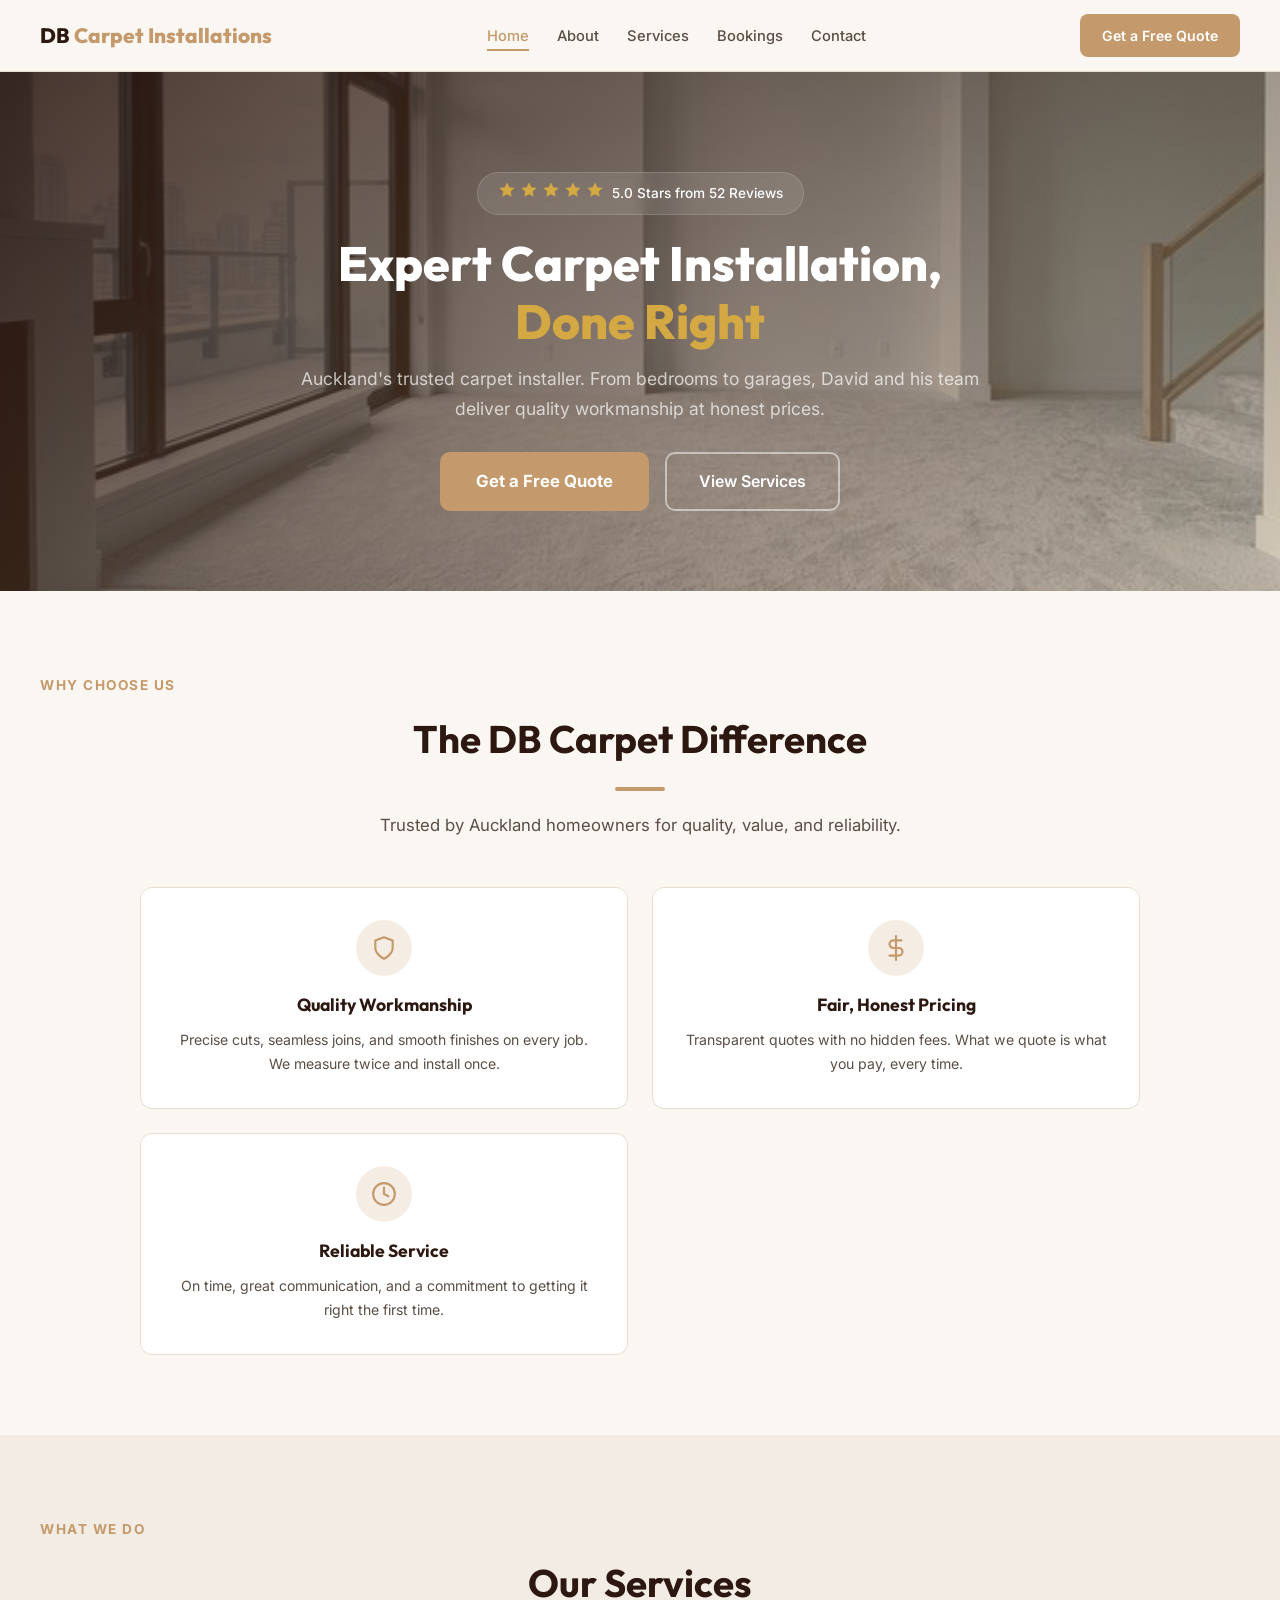
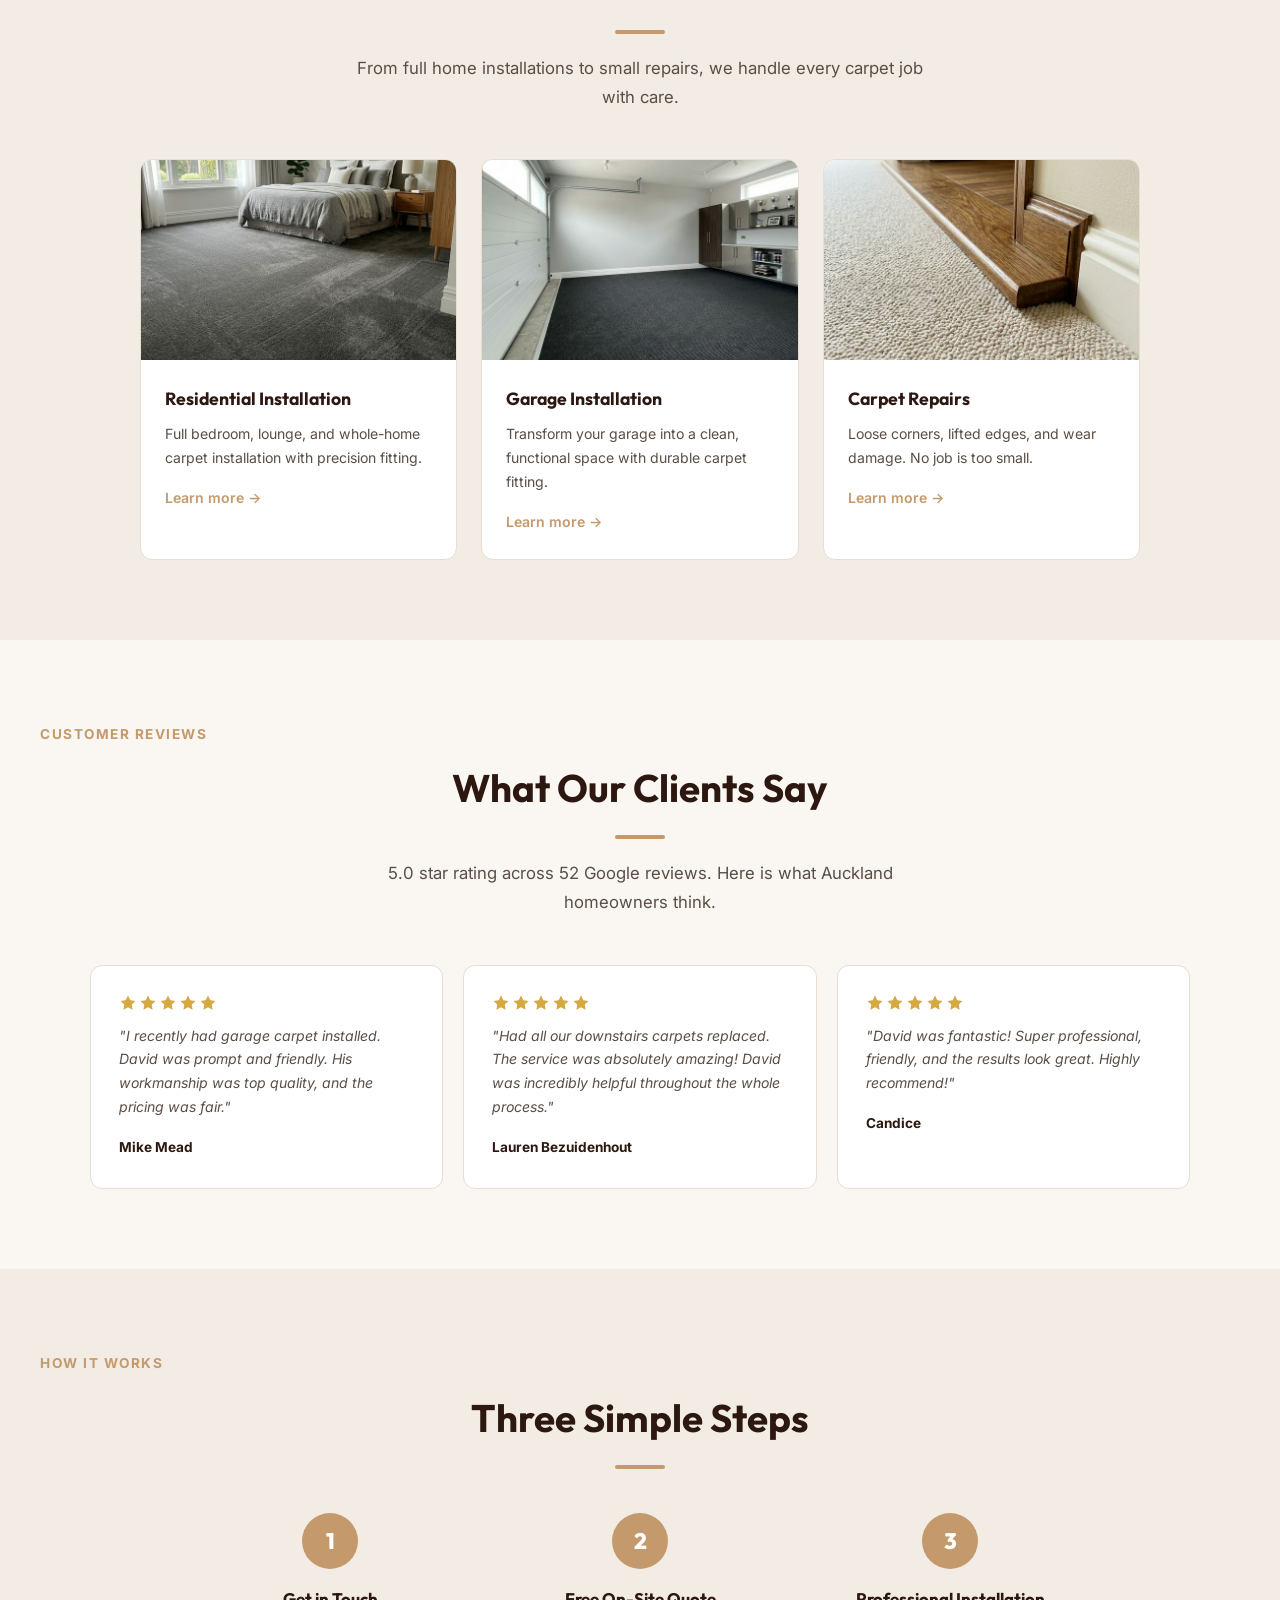
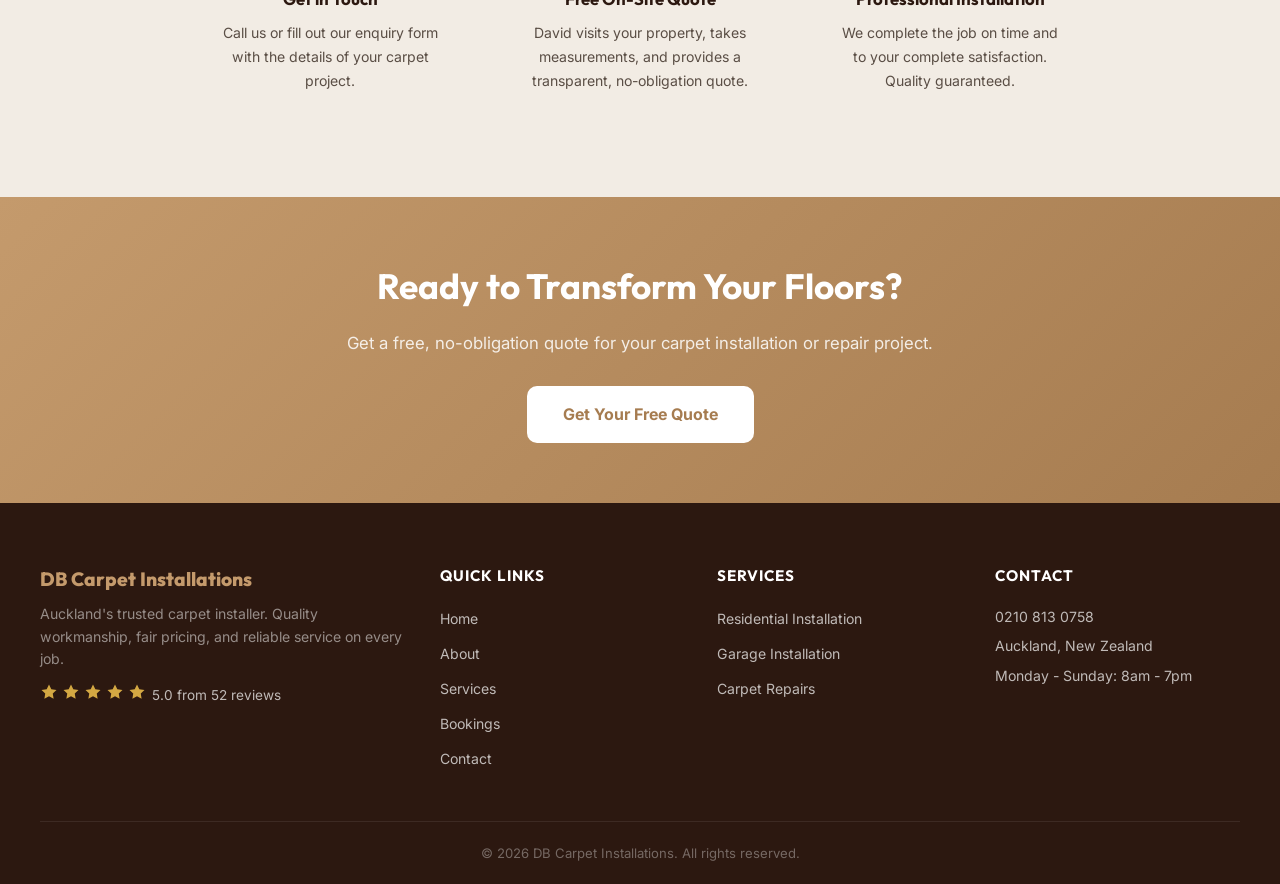
==== commit 15af229b: "Fix mobile horizontal overflow and review popup translate bug" ====
--- a/index.html
+++ b/index.html
@@ -65,7 +65,7 @@
     <h2 class="section-title">The DB Carpet Difference</h2>
     <div class="accent-line"></div>
     <p class="section-subtitle">Trusted by Auckland homeowners for quality, value, and reliability.</p>
-    <div class="values-grid" style="grid-template-columns: repeat(3, 1fr); max-width: 1100px;">
+    <div class="values-grid">
         <div class="value-card scale-in">
             <div class="value-icon">
                 <svg viewBox="0 0 24 24"><path d="M12 22s8-4 8-10V5l-8-3-8 3v7c0 6 8 10 8 10z"/></svg>
--- a/shared.css
+++ b/shared.css
@@ -38,6 +38,7 @@
     color: var(--color-text);
     font-family: var(--font-body);
     line-height: 1.7;
+    overflow-x: hidden;
 }
 
 a {
@@ -1266,3 +1267,126 @@
     font-size: 0.78rem;
     color: var(--color-text);
 }
+
+/* ═══════════════ REVIEW POPUPS ═══════════════ */
+.review-popup-container {
+    position: fixed;
+    bottom: 30px;
+    left: 30px;
+    z-index: 9999;
+    display: flex;
+    flex-direction: column; /* Stack vertically */
+    gap: 15px;
+    pointer-events: none; /* Let clicks pass through the container */
+}
+
+.review-popup {
+    background: var(--color-white);
+    border: 1px solid var(--color-border);
+    border-radius: var(--radius);
+    padding: 16px 20px;
+    box-shadow: var(--shadow-lg);
+    width: 320px;
+    pointer-events: auto; /* Catch clicks on the popup itself */
+    animation: slideInUp 0.5s cubic-bezier(0.175, 0.885, 0.32, 1.275) forwards;
+    transition: opacity 0.4s ease, transform 0.4s ease;
+    will-change: transform, opacity;
+}
+
+.review-popup.removing {
+    opacity: 0;
+    transform: translateY(20px) scale(0.95);
+}
+
+.review-popup-header {
+    display: flex;
+    justify-content: space-between;
+    align-items: center;
+    margin-bottom: 6px;
+}
+
+.review-popup-name {
+    font-family: var(--font-heading);
+    font-weight: 700;
+    color: var(--color-heading);
+    font-size: 0.95rem;
+}
+
+.review-popup-stars {
+    color: var(--color-gold);
+    font-size: 0.85rem;
+    letter-spacing: 1px;
+}
+
+.review-popup-text {
+    font-size: 0.85rem;
+    color: var(--color-text);
+    line-height: 1.5;
+    font-style: italic;
+}
+
+@keyframes slideInUp {
+    0% {
+        opacity: 0;
+        transform: translateY(40px) scale(0.9);
+    }
+    100% {
+        opacity: 1;
+        transform: translateY(0) scale(1);
+    }
+}
+
+@media (min-width: 1400px) {
+    .review-popup { width: 380px; padding: 18px 24px; }
+    .review-popup-name { font-size: 1.05rem; }
+    .review-popup-text { font-size: 0.95rem; }
+    .review-popup-stars { font-size: 0.95rem; }
+}
+
+@media (min-width: 1800px) {
+    .review-popup { width: 440px; padding: 22px 28px; }
+    .review-popup-name { font-size: 1.2rem; }
+    .review-popup-text { font-size: 1.05rem; }
+    .review-popup-stars { font-size: 1.1rem; }
+}
+
+@media (max-width: 1024px) {
+    .review-popup { width: 280px; padding: 14px 18px; }
+    .review-popup-name { font-size: 0.9rem; }
+    .review-popup-text { font-size: 0.82rem; }
+    .review-popup-stars { font-size: 0.82rem; }
+}
+
+@media (max-width: 768px) {
+    .review-popup-container {
+        bottom: 20px;
+        left: 0;
+        right: 0;
+        width: 100%;
+        padding: 0 20px;
+        align-items: center;
+    }
+
+    .review-popup {
+        width: 100%;
+        max-width: 260px;
+        padding: 12px 16px;
+        box-shadow: 0 8px 24px rgba(44, 24, 16, 0.15); /* Slightly stronger shadow for mobile visibility */
+    }
+    .review-popup-name { font-size: 0.85rem; }
+    .review-popup-text { font-size: 0.78rem; }
+    .review-popup-stars { font-size: 0.78rem; }
+}
+
+@media (max-width: 480px) {
+    .review-popup {
+        max-width: 240px; 
+        padding: 12px 14px;
+    }
+    .review-popup-header {
+        margin-bottom: 4px;
+    }
+    .review-popup-name { font-size: 0.8rem; }
+    .review-popup-text { font-size: 0.75rem; }
+    .review-popup-stars { font-size: 0.75rem; }
+}
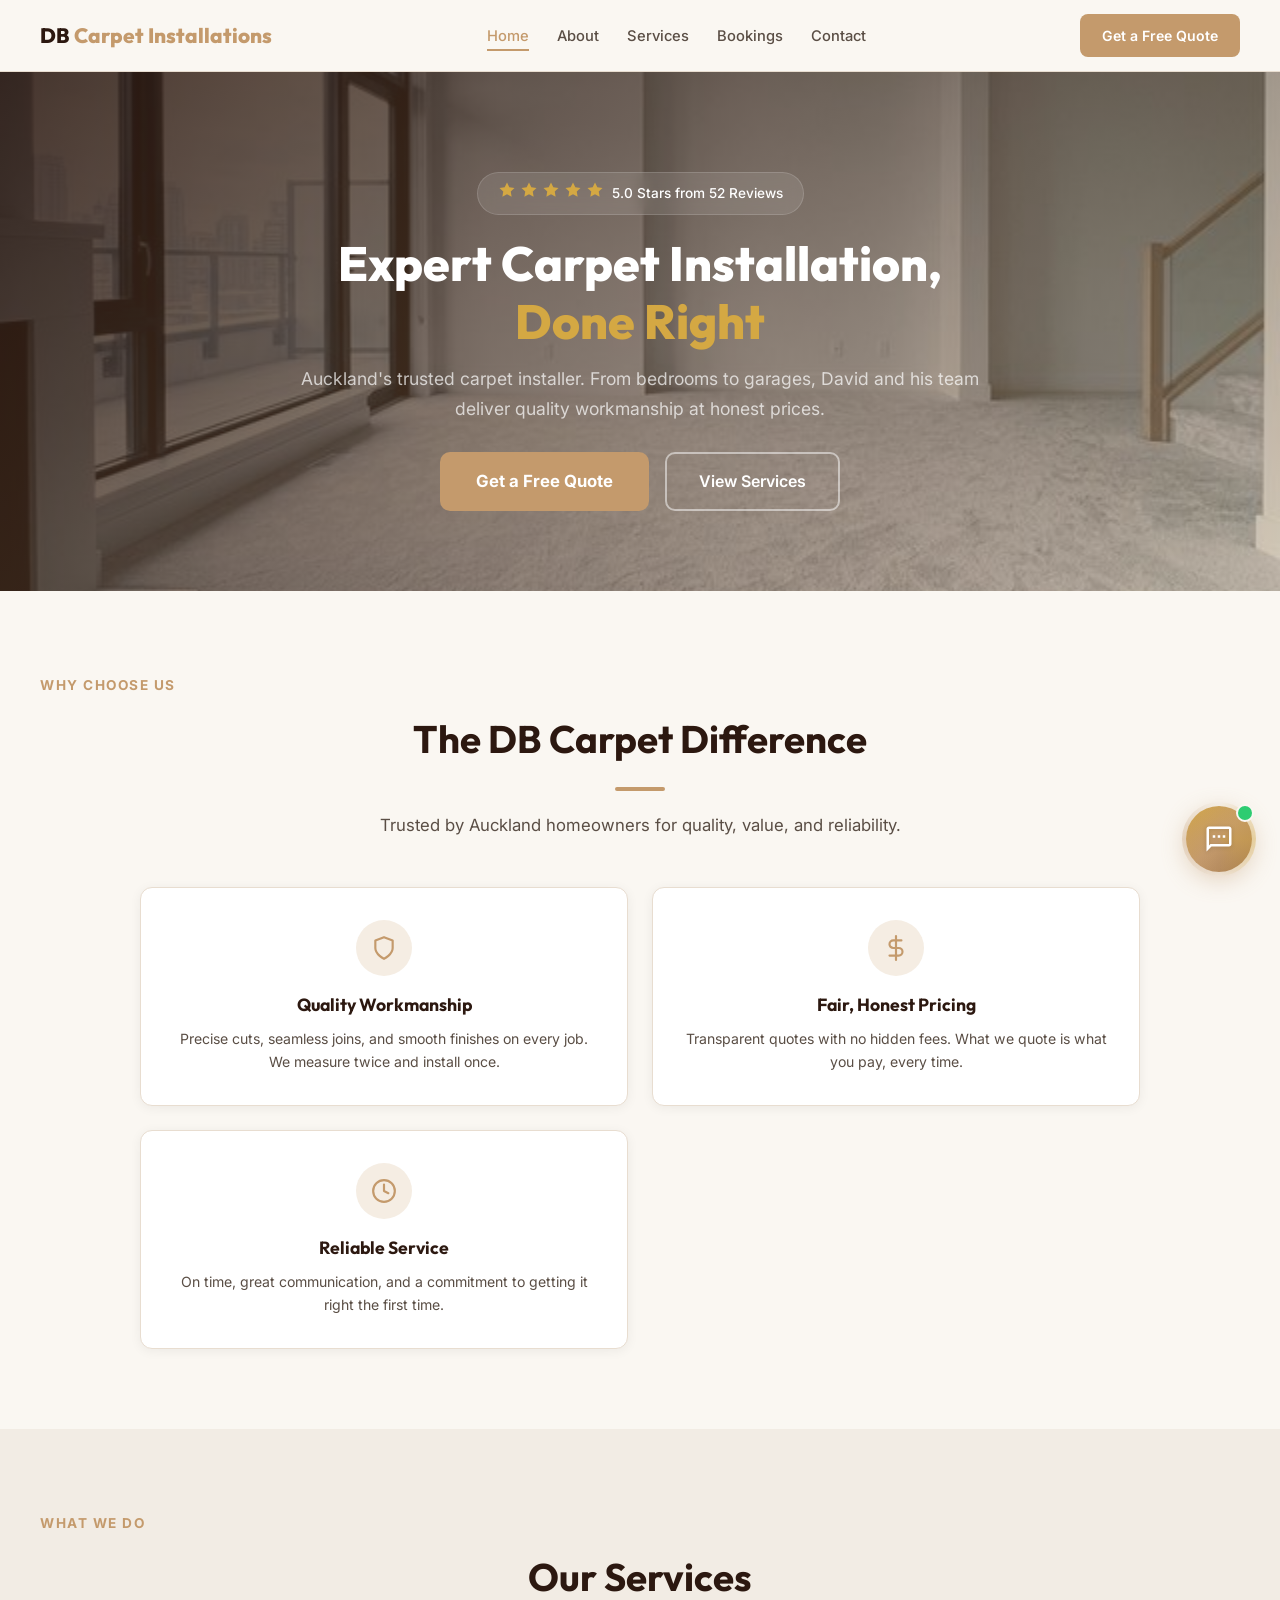
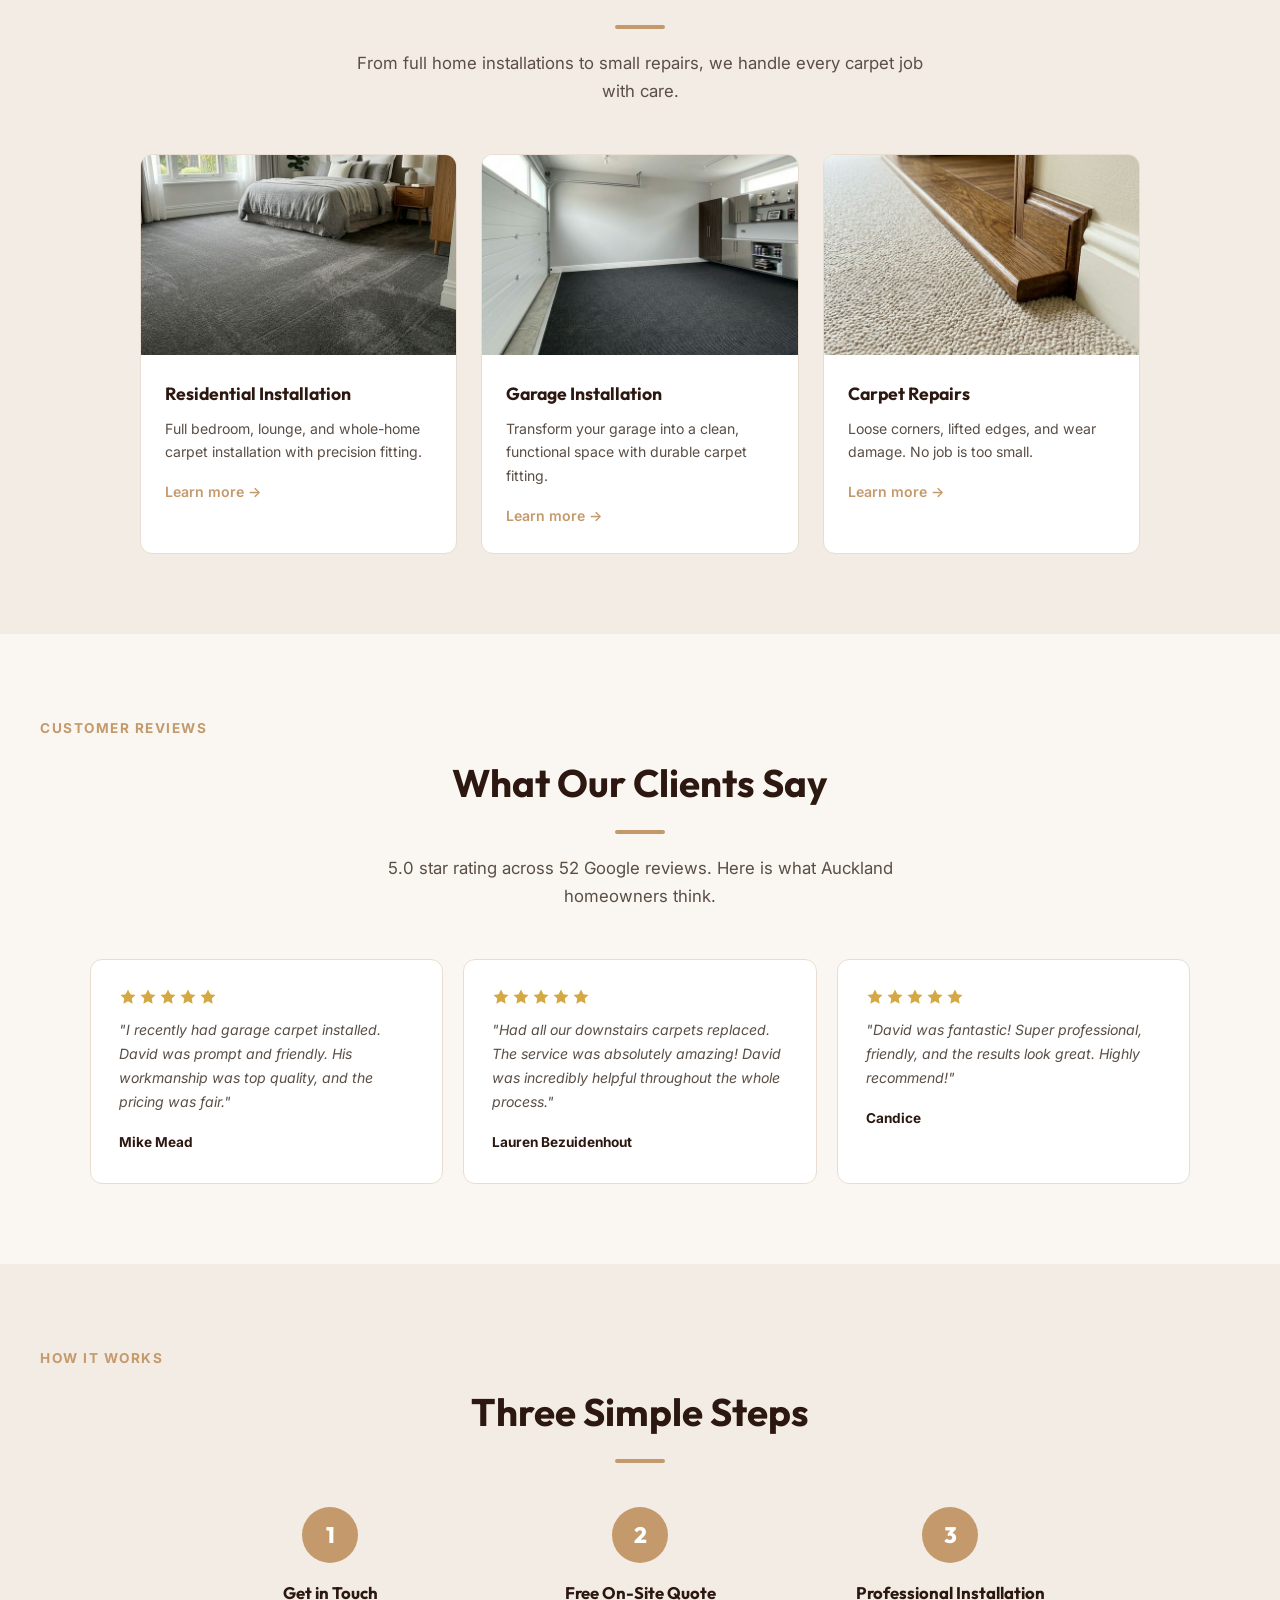
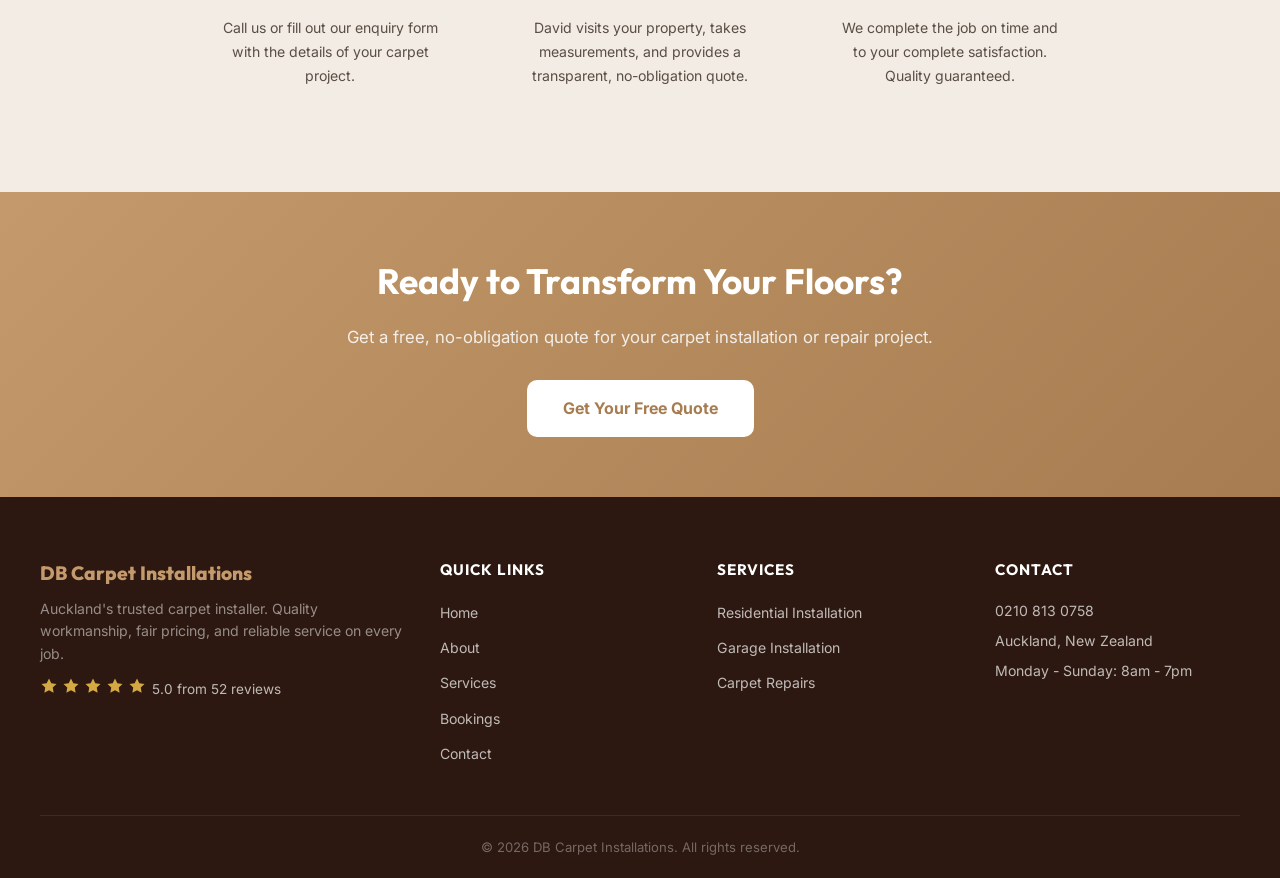
==== commit f0c77910: "fix: force 3-col values grid, all quote buttons open chatbot, fix timing" ====
--- a/index.html
+++ b/index.html
@@ -24,7 +24,7 @@
             <li><a href="contact/">Contact</a></li>
         </ul>
     </nav>
-    <a href="contact/" class="header-cta">Get a Free Quote</a>
+    <a href="javascript:void(0)" onclick="openChatQuote()" class="header-cta">Get a Free Quote</a>
     <button class="hamburger" id="hamburger" aria-label="Toggle menu">&#9776;</button>
 </header>
 
@@ -34,7 +34,7 @@
     <a href="services/">Services</a>
     <a href="bookings/">Bookings</a>
     <a href="contact/">Contact</a>
-    <a href="contact/" class="mobile-cta">Get a Free Quote</a>
+    <a href="javascript:void(0)" onclick="openChatQuote()" class="mobile-cta">Get a Free Quote</a>
 </nav>
 
 <!-- ═══════════════ HERO ═══════════════ -->
@@ -53,7 +53,7 @@
         <h1>Expert Carpet Installation, <span class="accent">Done Right</span></h1>
         <p>Auckland's trusted carpet installer. From bedrooms to garages, David and his team deliver quality workmanship at honest prices.</p>
         <div class="hero-cta-group">
-            <a href="contact/" class="btn-accent-solid">Get a Free Quote</a>
+            <a href="javascript:void(0)" onclick="openChatQuote()" class="btn-accent-solid">Get a Free Quote</a>
             <a href="services/" class="btn-outline">View Services</a>
         </div>
     </div>
@@ -201,7 +201,7 @@
 <section class="cta-banner fade-in">
     <h2>Ready to Transform Your Floors?</h2>
     <p>Get a free, no-obligation quote for your carpet installation or repair project.</p>
-    <a href="contact/" class="btn-white">Get Your Free Quote</a>
+    <a href="javascript:void(0)" onclick="openChatQuote()" class="btn-white">Get Your Free Quote</a>
 </section>
 
 <!-- ═══════════════ FOOTER ═══════════════ -->
--- a/shared.css
+++ b/shared.css
@@ -31,6 +31,7 @@
 
 html {
     scroll-behavior: smooth;
+    overflow-x: hidden;
 }
 
 body {
@@ -350,7 +351,53 @@
     margin-bottom: 10px;
 }
 
-/* ═══════════════ CONTENT BLOCKS ═══════════════ */
+/* ═══════════════ VALUES / WHY CHOOSE US ═══════════════ */
+.values-grid {
+    display: flex;
+    flex-wrap: nowrap;
+    gap: 32px;
+    max-width: 1100px;
+    margin: 0 auto;
+    justify-content: center;
+}
+.value-card {
+    flex: 1;
+    min-width: 0;
+    text-align: center;
+    padding: 32px 24px;
+    background: var(--color-white);
+    border-radius: 16px;
+    box-shadow: 0 2px 12px rgba(0,0,0,0.06);
+}
+.value-icon {
+    width: 56px; height: 56px;
+    margin: 0 auto 16px;
+    background: var(--color-accent-light);
+    border-radius: 50%;
+    display: flex; align-items: center; justify-content: center;
+}
+.value-icon svg {
+    width: 26px; height: 26px;
+    stroke: var(--color-accent);
+    fill: none;
+    stroke-width: 2;
+    stroke-linecap: round;
+    stroke-linejoin: round;
+}
+.value-card h3 {
+    font-family: var(--font-heading);
+    font-size: 1.15rem;
+    margin-bottom: 8px;
+    color: var(--color-heading);
+}
+.value-card p {
+    font-size: 0.92rem;
+    color: var(--color-text);
+    line-height: 1.6;
+}
+@media (max-width: 768px) {
+    .values-grid { flex-direction: column; gap: 20px; }
+}
 .content-block {
     max-width: 1100px;
     margin: 0 auto;
@@ -1390,3 +1437,382 @@
     .review-popup-text { font-size: 0.75rem; }
     .review-popup-stars { font-size: 0.75rem; }
 }
+
+/* ═══════════════ CARPET CANVAS ═══════════════ */
+#carpet-canvas {
+    position: fixed; inset: 0; z-index: 1;
+    pointer-events: none;
+}
+
+/* ═══════════════ AI CHAT UI — PREMIUM BUBBLE ═══════════════ */
+#chatBtn {
+    position: fixed; bottom: 28px; right: 28px; width: 66px; height: 66px;
+    background: linear-gradient(135deg, #d4a843 0%, #c49a6c 50%, #a67c50 100%);
+    border-radius: 50%;
+    box-shadow:
+        0 6px 24px rgba(196, 154, 108, 0.45),
+        0 0 0 0 rgba(212, 168, 67, 0.5);
+    display: flex; align-items: center; justify-content: center;
+    cursor: pointer; z-index: 9999;
+    transition: transform 0.3s cubic-bezier(.22,1,.36,1), box-shadow 0.3s;
+    animation: chatGlow 2.5s ease-in-out infinite;
+    overflow: visible;
+}
+#chatBtn::before {
+    content: '';
+    position: absolute; inset: -4px;
+    border-radius: 50%;
+    background: conic-gradient(from 0deg, transparent, rgba(212,168,67,0.4), transparent, rgba(196,154,108,0.3), transparent);
+    animation: spinRing 4s linear infinite;
+    z-index: -1;
+}
+#chatBtn::after {
+    content: 'Chat with us!';
+    position: absolute; bottom: calc(100% + 12px); right: 0;
+    background: var(--color-dark); color: var(--color-white);
+    font-family: var(--font-body); font-size: 0.78rem; font-weight: 600;
+    padding: 6px 14px; border-radius: 8px;
+    white-space: nowrap; opacity: 0; transform: translateY(6px);
+    transition: opacity 0.25s, transform 0.25s;
+    pointer-events: none;
+    box-shadow: 0 4px 12px rgba(0,0,0,0.15);
+}
+#chatBtn:hover::after { opacity: 1; transform: translateY(0); }
+#chatBtn:hover {
+    transform: scale(1.1) translateY(-3px);
+    box-shadow: 0 10px 32px rgba(196, 154, 108, 0.55), 0 0 0 0 rgba(212,168,67,0);
+}
+#chatBtn:active { transform: scale(0.95); }
+#chatBtn svg { width: 30px; height: 30px; fill: var(--color-white); filter: drop-shadow(0 1px 2px rgba(0,0,0,0.15)); }
+.chat-btn-badge {
+    position: absolute; top: -2px; right: -2px;
+    width: 18px; height: 18px; background: #2ecc71;
+    border-radius: 50%; border: 2.5px solid var(--color-bg);
+    animation: badgePulse 2s ease-in-out infinite;
+}
+
+@keyframes chatGlow {
+    0%, 100% { box-shadow: 0 6px 24px rgba(196,154,108,0.45), 0 0 0 0 rgba(212,168,67,0.45); }
+    50% { box-shadow: 0 6px 24px rgba(196,154,108,0.45), 0 0 0 14px rgba(212,168,67,0); }
+}
+@keyframes spinRing { to { transform: rotate(360deg); } }
+@keyframes badgePulse {
+    0%, 100% { transform: scale(1); }
+    50% { transform: scale(1.15); }
+}
+
+/* ═══════════════ CHAT VIEW — GLASSMORPHISM SHELL ═══════════════ */
+#chatView {
+    position: fixed; inset: 0;
+    z-index: 10000;
+    display: none;
+    align-items: center; justify-content: center;
+    opacity: 0; transition: opacity 0.35s ease;
+}
+#chatView.active { display: flex; opacity: 1; }
+
+.chat-bg-scene {
+    position: absolute; inset: 0; z-index: 0;
+}
+.chat-bg-image {
+    position: absolute; inset: 0;
+    background: url('images/wood-bg.png') repeat center center;
+    background-size: auto;
+}
+.chat-bg-image::after {
+    content: '';
+    position: absolute; inset: 0;
+    background: rgba(44, 24, 16, 0.35);
+}
+
+.chat-wrapper {
+    position: relative; z-index: 10;
+    padding: 16px; width: 100%; max-width: 500px;
+}
+
+.chat-shell {
+    width: 100%;
+    height: 92vh;
+    max-height: 780px;
+    background: rgba(255,255,255,0.92);
+    backdrop-filter: blur(14px);
+    -webkit-backdrop-filter: blur(14px);
+    border-radius: 24px;
+    border: 1px solid rgba(255,255,255,0.35);
+    box-shadow:
+        0 10px 60px rgba(0,0,0,0.3),
+        0 2px 12px rgba(0,0,0,0.12),
+        inset 0 1px 0 rgba(255,255,255,0.5);
+    display: flex; flex-direction: column;
+    overflow: hidden;
+    animation: shellRise 0.45s cubic-bezier(.22,1,.36,1) both;
+}
+@keyframes shellRise {
+    from { opacity: 0; transform: translateY(24px) scale(0.97); }
+    to { opacity: 1; transform: translateY(0) scale(1); }
+}
+
+/* Header */
+.chat-header {
+    background: linear-gradient(135deg, #2c1810 0%, #5a3a28 60%, #c49a6c 100%);
+    padding: 18px 20px 16px;
+    display: flex; align-items: center; justify-content: space-between;
+    flex-shrink: 0;
+    box-shadow: 0 2px 12px rgba(0,0,0,0.12);
+}
+.header-left { display: flex; align-items: center; gap: 12px; }
+.header-avatar {
+    width: 44px; height: 44px;
+    background: rgba(255,255,255,0.15);
+    border-radius: 50%;
+    display: flex; align-items: center; justify-content: center;
+    font-size: 22px;
+    flex-shrink: 0;
+}
+.header-info { flex: 1; }
+.header-title {
+    font-family: var(--font-heading); font-weight: 800;
+    font-size: 1.05rem; color: var(--color-white);
+    line-height: 1.2;
+}
+.header-status {
+    font-family: var(--font-body);
+    font-size: 0.78rem;
+    color: rgba(255,255,255,0.75);
+    display: flex; align-items: center; gap: 6px;
+    margin-top: 2px;
+}
+.header-status .status-dot {
+    width: 7px; height: 7px;
+    background: #4ADE80;
+    border-radius: 50%;
+    animation: statusPulse 2s ease-in-out infinite;
+}
+@keyframes statusPulse {
+    0%, 100% { opacity: 1; }
+    50% { opacity: 0.4; }
+}
+.close-btn {
+    background: rgba(255,255,255,0.1); border: none;
+    color: rgba(255,255,255,0.85); cursor: pointer;
+    width: 34px; height: 34px; border-radius: 50%;
+    display: flex; align-items: center; justify-content: center;
+    transition: all 0.2s;
+}
+.close-btn:hover { background: rgba(255,255,255,0.2); color: #fff; }
+.close-btn svg { width: 20px; height: 20px; fill: currentColor; }
+
+/* Messages */
+.chat-body {
+    flex: 1; overflow-y: auto;
+    padding: 20px 16px 8px;
+    display: flex; flex-direction: column; gap: 6px;
+    scroll-behavior: smooth;
+    font-family: var(--font-body);
+}
+.chat-body::-webkit-scrollbar { width: 4px; }
+.chat-body::-webkit-scrollbar-track { background: transparent; }
+.chat-body::-webkit-scrollbar-thumb { background: var(--color-border); border-radius: 4px; }
+
+.msg-row {
+    display: flex; align-items: flex-end; gap: 8px;
+    max-width: 85%; flex-direction: column;
+    animation: msgFadeUp 0.28s ease both;
+}
+.msg-row.bot { align-self: flex-start; }
+.msg-row.user { align-self: flex-end; align-items: flex-end; }
+@keyframes msgFadeUp {
+    from { opacity: 0; transform: translateY(8px); }
+    to { opacity: 1; transform: translateY(0); }
+}
+
+.msg-bubble {
+    padding: 11px 15px; border-radius: 18px;
+    font-size: 0.92rem; line-height: 1.55;
+    color: var(--color-heading);
+    word-wrap: break-word;
+    white-space: pre-wrap;
+    animation: msgFadeUp 0.28s ease both;
+}
+.msg-row.bot .msg-bubble {
+    background: #f1ece5;
+    border-bottom-left-radius: 4px;
+}
+.msg-row.user .msg-bubble {
+    background: linear-gradient(135deg, #c49a6c, #a67c50);
+    color: var(--color-white);
+    border-bottom-right-radius: 4px;
+}
+.msg-time { font-size: 0.65rem; color: var(--color-text); margin-top: 3px; opacity: 0.7; }
+
+/* Quick Replies */
+.quick-replies {
+    display: flex; flex-wrap: wrap; gap: 8px;
+    padding: 6px 0 10px 0;
+    animation: msgFadeUp 0.3s ease both;
+    align-items: flex-start;
+}
+.qr-btn {
+    background: var(--color-white);
+    border: 1.5px solid var(--color-accent);
+    color: var(--color-accent-dark);
+    font-family: var(--font-heading); font-weight: 700;
+    font-size: 0.82rem;
+    padding: 8px 14px; border-radius: 20px;
+    cursor: pointer; transition: all 0.18s ease;
+    white-space: nowrap;
+}
+.qr-btn:hover {
+    background: var(--color-accent); color: var(--color-white);
+    transform: translateY(-1px);
+    box-shadow: 0 4px 12px rgba(196,154,108,0.3);
+}
+.qr-btn.primary {
+    background: linear-gradient(135deg, #d4a843 0%, #c49a6c 100%);
+    color: var(--color-white);
+    border-color: transparent;
+    box-shadow: 0 2px 8px rgba(196,154,108,0.35);
+}
+.qr-btn.primary:hover {
+    background: linear-gradient(135deg, #c49a6c 0%, #a67c50 100%);
+    box-shadow: 0 4px 14px rgba(196,154,108,0.5);
+}
+
+/* Typing */
+.typing {
+    display: flex; gap: 4px;
+    padding: 12px 16px;
+    background: #f1ece5;
+    border-radius: 18px; border-bottom-left-radius: 4px;
+    width: fit-content;
+}
+.dot {
+    width: 7px; height: 7px;
+    background: var(--color-accent);
+    border-radius: 50%;
+    animation: typeBounce 1.2s ease-in-out infinite;
+}
+.dot:nth-child(2) { animation-delay: 0.18s; }
+.dot:nth-child(3) { animation-delay: 0.36s; }
+@keyframes typeBounce {
+    0%, 60%, 100% { transform: translateY(0); }
+    30% { transform: translateY(-6px); }
+}
+
+/* Divider */
+.chat-divider {
+    height: 1px; background: var(--color-border);
+    margin: 0 16px; flex-shrink: 0;
+}
+
+/* Input Bar */
+.chat-footer {
+    padding: 12px 14px 14px;
+    display: flex; align-items: center; gap: 10px;
+    background: var(--color-white);
+    flex-shrink: 0;
+    border-top: 1px solid var(--color-border);
+}
+#chatInput {
+    flex: 1; padding: 11px 16px;
+    background: #f5f0ea;
+    border: 1.5px solid transparent;
+    border-radius: 24px;
+    font-family: var(--font-body); font-size: 0.92rem;
+    color: var(--color-heading);
+    outline: none;
+    transition: border-color 0.15s, background 0.15s;
+    height: 44px;
+}
+#chatInput:focus { border-color: var(--color-accent); background: var(--color-white); }
+#chatInput::placeholder { color: var(--color-text); opacity: 0.5; }
+
+#sendBtn {
+    width: 44px; height: 44px;
+    background: linear-gradient(135deg, var(--color-accent), var(--color-accent-dark));
+    border: none; border-radius: 50%;
+    cursor: pointer;
+    display: flex; align-items: center; justify-content: center;
+    flex-shrink: 0;
+    transition: all 0.18s ease;
+    box-shadow: 0 3px 10px rgba(196,154,108,0.35);
+}
+#sendBtn:hover { transform: scale(1.06); box-shadow: 0 5px 16px rgba(196,154,108,0.45); }
+#sendBtn:active { transform: scale(0.95); }
+#sendBtn:disabled { opacity: 0.5; cursor: not-allowed; transform: none; }
+#sendBtn svg { width: 18px; height: 18px; fill: white; transform: translateX(1px); }
+
+/* Inline Forms */
+.inline-form {
+    background: var(--color-white);
+    border: 1.5px solid var(--color-border);
+    border-radius: 18px;
+    padding: 18px; width: 300px;
+    box-shadow: var(--shadow-sm);
+    margin-top: 8px;
+    animation: msgFadeUp 0.3s ease both;
+    font-family: var(--font-body);
+}
+.inline-form h4 {
+    font-family: var(--font-heading); color: var(--color-accent-dark);
+    margin-bottom: 14px; font-size: 1rem; font-weight: 800;
+    display: flex; align-items: center; gap: 7px;
+}
+.form-group { margin-bottom: 12px; }
+.form-group label {
+    display: block; font-size: 0.78rem; font-weight: 700;
+    color: var(--color-text); margin-bottom: 5px;
+    text-transform: uppercase; letter-spacing: 0.04em;
+}
+.form-group input[type="text"], .form-group input[type="number"], .form-group input[type="tel"], .form-group select {
+    width: 100%; padding: 9px 12px;
+    border: 1.5px solid var(--color-border);
+    border-radius: 8px;
+    font-family: var(--font-body); font-size: 0.88rem;
+    color: var(--color-heading);
+    background: #f5f0ea;
+    outline: none; transition: border-color 0.15s;
+}
+.form-group input:focus, .form-group select:focus { border-color: var(--color-accent); background: var(--color-white); }
+.form-group.error input, .form-group.error select { border-color: #EF4444; background: #FEF2F2; }
+.checkbox-group { display: flex; flex-direction: column; gap: 6px; }
+.check-item {
+    display: flex; align-items: center; gap: 8px;
+    font-size: 0.82rem; color: var(--color-text); cursor: pointer;
+    background: #f5f0ea; border: 1.5px solid var(--color-border);
+    border-radius: 8px; padding: 7px 10px;
+    transition: all 0.15s;
+}
+.check-item:has(input:checked) {
+    background: var(--color-accent-light);
+    border-color: var(--color-accent);
+    color: var(--color-accent-dark);
+}
+.form-submit {
+    width: 100%;
+    padding: 11px;
+    background: linear-gradient(135deg, var(--color-accent), var(--color-accent-dark));
+    color: var(--color-white); border: none;
+    border-radius: 12px;
+    font-family: var(--font-heading); font-weight: 800;
+    font-size: 0.92rem;
+    cursor: pointer; margin-top: 6px;
+    transition: all 0.18s ease;
+    letter-spacing: 0.02em;
+}
+.form-submit:hover { transform: translateY(-1px); box-shadow: 0 6px 20px rgba(196,154,108,0.35); }
+.form-submit:active { transform: translateY(0); }
+.form-submit:disabled { opacity: 0.6; cursor: not-allowed; transform: none; }
+.system-msg {
+    align-self: center; font-size: 0.78rem;
+    background: var(--color-accent-light); border: 1px solid var(--color-border);
+    color: var(--color-accent-dark); font-weight: 600;
+    padding: 4px 12px; border-radius: 20px;
+    margin: 4px 0;
+}
+
+/* Mobile chat adjustments */
+@media (max-width: 600px) {
+    .chat-wrapper { padding: 0; max-width: 100%; }
+    .chat-shell { height: 100vh; max-height: 100vh; border-radius: 0; }
+}
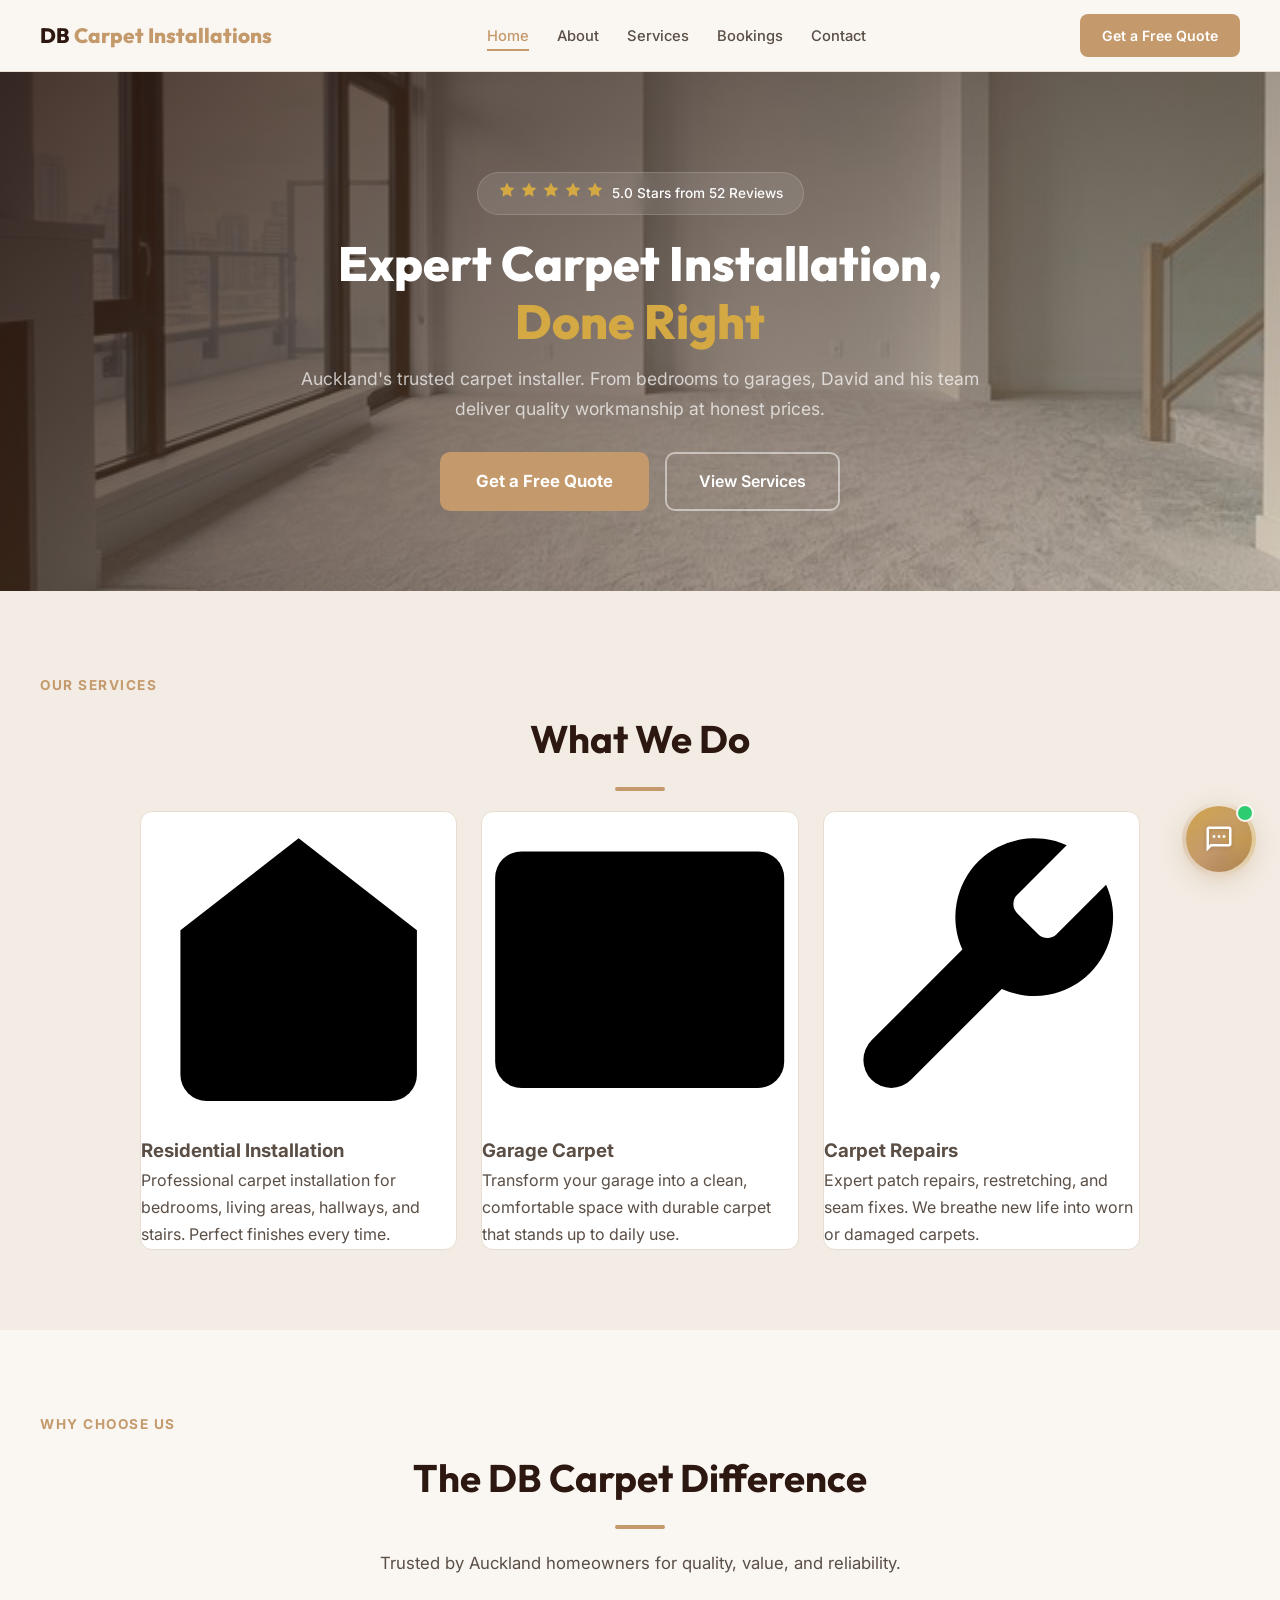
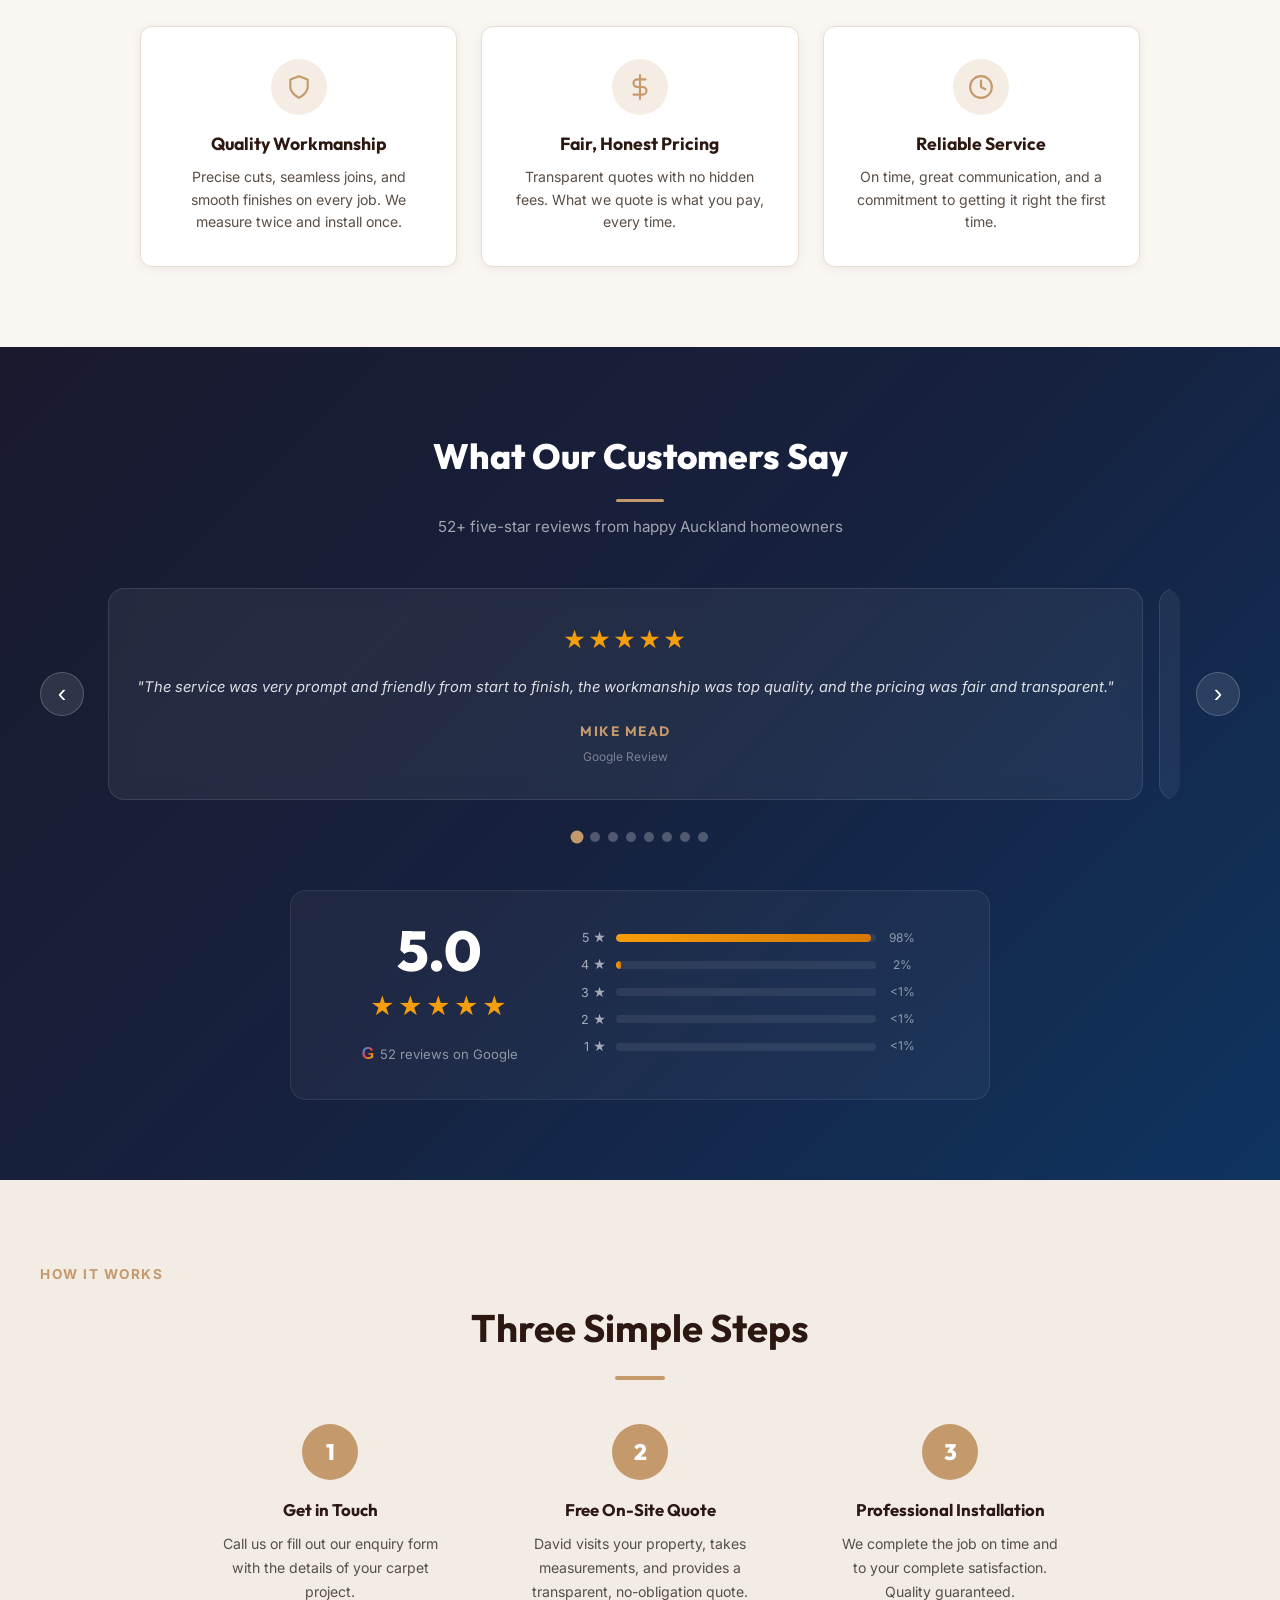
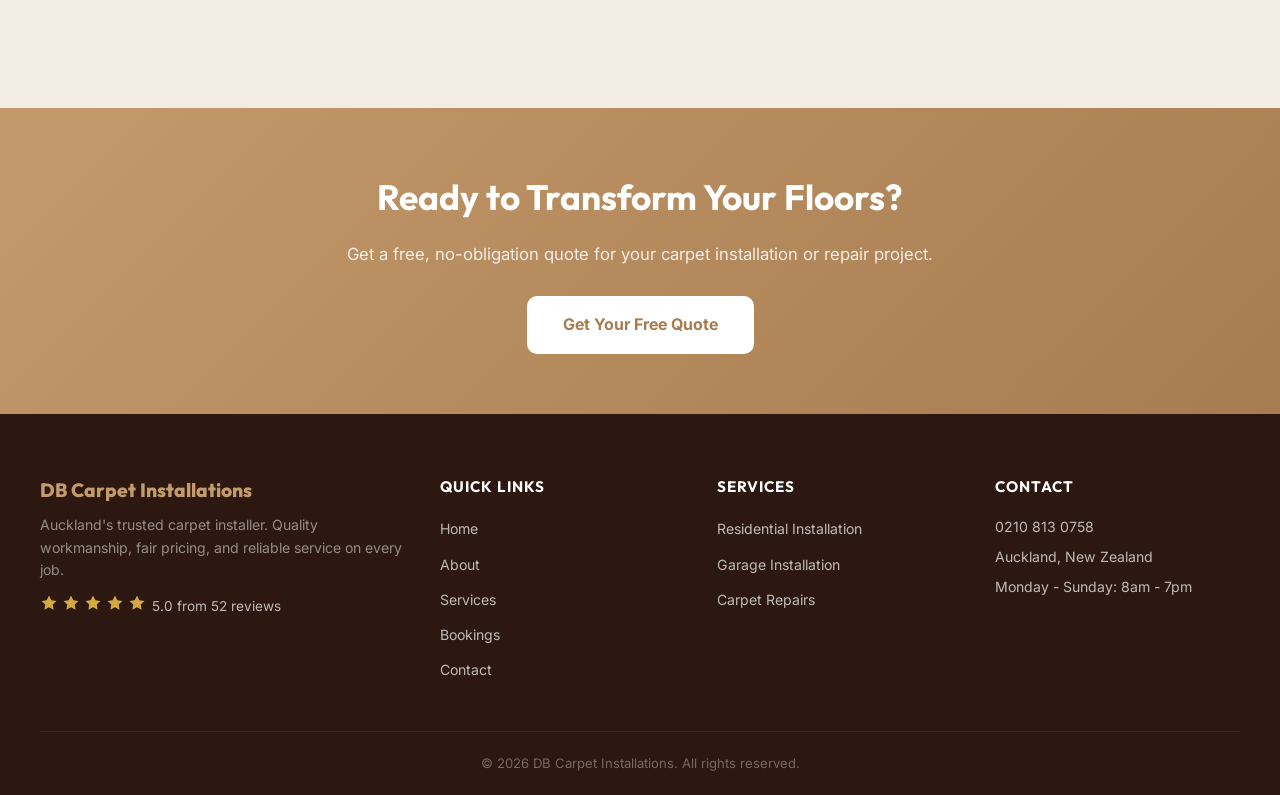
==== commit 774addaf: "feat: review carousel with 10 cards, rating summary, pricing fix, quote flow + phone number" ====
--- a/index.html
+++ b/index.html
@@ -59,6 +59,36 @@
     </div>
 </section>
 
+<!-- ═══════════════ SERVICES ═══════════════ -->
+<section class="section section-alt fade-in">
+    <p class="section-label" style="text-align:center;">Our Services</p>
+    <h2 class="section-title">What We Do</h2>
+    <div class="accent-line"></div>
+    <div class="services-grid">
+        <div class="service-card scale-in">
+            <div class="service-icon">
+                <svg viewBox="0 0 24 24"><path d="M3 9l9-7 9 7v11a2 2 0 0 1-2 2H5a2 2 0 0 1-2-2z"/><polyline points="9 22 9 12 15 12 15 22"/></svg>
+            </div>
+            <h3>Residential Installation</h3>
+            <p>Professional carpet installation for bedrooms, living areas, hallways, and stairs. Perfect finishes every time.</p>
+        </div>
+        <div class="service-card scale-in">
+            <div class="service-icon">
+                <svg viewBox="0 0 24 24"><rect x="1" y="3" width="22" height="18" rx="2"/><line x1="1" y1="9" x2="23" y2="9"/></svg>
+            </div>
+            <h3>Garage Carpet</h3>
+            <p>Transform your garage into a clean, comfortable space with durable carpet that stands up to daily use.</p>
+        </div>
+        <div class="service-card scale-in">
+            <div class="service-icon">
+                <svg viewBox="0 0 24 24"><path d="M14.7 6.3a1 1 0 0 0 0 1.4l1.6 1.6a1 1 0 0 0 1.4 0l3.77-3.77a6 6 0 0 1-7.94 7.94l-6.91 6.91a2.12 2.12 0 0 1-3-3l6.91-6.91a6 6 0 0 1 7.94-7.94l-3.76 3.76z"/></svg>
+            </div>
+            <h3>Carpet Repairs</h3>
+            <p>Expert patch repairs, restretching, and seam fixes. We breathe new life into worn or damaged carpets.</p>
+        </div>
+    </div>
+</section>
+
 <!-- ═══════════════ WHY CHOOSE US ═══════════════ -->
 <section class="section fade-in">
     <p class="section-label" style="text-align:center;">Why Choose Us</p>
@@ -67,108 +97,62 @@
     <p class="section-subtitle">Trusted by Auckland homeowners for quality, value, and reliability.</p>
     <div class="values-grid">
         <div class="value-card scale-in">
-            <div class="value-icon">
-                <svg viewBox="0 0 24 24"><path d="M12 22s8-4 8-10V5l-8-3-8 3v7c0 6 8 10 8 10z"/></svg>
-            </div>
+            <div class="value-icon"><svg viewBox="0 0 24 24"><path d="M12 22s8-4 8-10V5l-8-3-8 3v7c0 6 8 10 8 10z"/></svg></div>
             <h3>Quality Workmanship</h3>
             <p>Precise cuts, seamless joins, and smooth finishes on every job. We measure twice and install once.</p>
         </div>
         <div class="value-card scale-in">
-            <div class="value-icon">
-                <svg viewBox="0 0 24 24"><line x1="12" y1="1" x2="12" y2="23"/><path d="M17 5H9.5a3.5 3.5 0 0 0 0 7h5a3.5 3.5 0 0 1 0 7H6"/></svg>
-            </div>
+            <div class="value-icon"><svg viewBox="0 0 24 24"><line x1="12" y1="1" x2="12" y2="23"/><path d="M17 5H9.5a3.5 3.5 0 0 0 0 7h5a3.5 3.5 0 0 1 0 7H6"/></svg></div>
             <h3>Fair, Honest Pricing</h3>
             <p>Transparent quotes with no hidden fees. What we quote is what you pay, every time.</p>
         </div>
         <div class="value-card scale-in">
-            <div class="value-icon">
-                <svg viewBox="0 0 24 24"><circle cx="12" cy="12" r="10"/><polyline points="12 6 12 12 16 14"/></svg>
-            </div>
+            <div class="value-icon"><svg viewBox="0 0 24 24"><circle cx="12" cy="12" r="10"/><polyline points="12 6 12 12 16 14"/></svg></div>
             <h3>Reliable Service</h3>
             <p>On time, great communication, and a commitment to getting it right the first time.</p>
         </div>
     </div>
 </section>
 
-<!-- ═══════════════ SERVICES OVERVIEW ═══════════════ -->
-<section class="section section-alt fade-in">
-    <p class="section-label" style="text-align:center;">What We Do</p>
-    <h2 class="section-title">Our Services</h2>
-    <div class="accent-line"></div>
-    <p class="section-subtitle">From full home installations to small repairs, we handle every carpet job with care.</p>
-    <div class="services-grid">
-        <div class="service-card scale-in">
-            <div class="service-card-image">
-                <img src="images/roll.png" alt="Carpet roll for residential installation" loading="lazy">
-            </div>
-            <div class="service-card-content">
-                <h3>Residential Installation</h3>
-                <p>Full bedroom, lounge, and whole-home carpet installation with precision fitting.</p>
-                <a href="services/" class="service-card-link">Learn more &#8594;</a>
-            </div>
-        </div>
-        <div class="service-card scale-in">
-            <div class="service-card-image">
-                <img src="images/texture.png" alt="Garage carpet texture" loading="lazy">
-            </div>
-            <div class="service-card-content">
-                <h3>Garage Installation</h3>
-                <p>Transform your garage into a clean, functional space with durable carpet fitting.</p>
-                <a href="services/" class="service-card-link">Learn more &#8594;</a>
-            </div>
-        </div>
-        <div class="service-card scale-in">
-            <div class="service-card-image">
-                <img src="images/closeup.png" alt="Carpet edge repair detail" loading="lazy">
-            </div>
-            <div class="service-card-content">
-                <h3>Carpet Repairs</h3>
-                <p>Loose corners, lifted edges, and wear damage. No job is too small.</p>
-                <a href="services/" class="service-card-link">Learn more &#8594;</a>
-            </div>
-        </div>
-    </div>
-</section>
-
-<!-- ═══════════════ TESTIMONIALS ═══════════════ -->
-<section class="section fade-in">
-    <p class="section-label" style="text-align:center;">Customer Reviews</p>
-    <h2 class="section-title">What Our Clients Say</h2>
-    <div class="accent-line"></div>
-    <p class="section-subtitle">5.0 star rating across 52 Google reviews. Here is what Auckland homeowners think.</p>
-    <div class="testimonial-highlights">
-        <div class="testimonial-card scale-in">
-            <div class="review-card-stars">
-                <svg class="star-icon" viewBox="0 0 24 24"><polygon points="12 2 15.09 8.26 22 9.27 17 14.14 18.18 21.02 12 17.77 5.82 21.02 7 14.14 2 9.27 8.91 8.26 12 2"/></svg>
-                <svg class="star-icon" viewBox="0 0 24 24"><polygon points="12 2 15.09 8.26 22 9.27 17 14.14 18.18 21.02 12 17.77 5.82 21.02 7 14.14 2 9.27 8.91 8.26 12 2"/></svg>
-                <svg class="star-icon" viewBox="0 0 24 24"><polygon points="12 2 15.09 8.26 22 9.27 17 14.14 18.18 21.02 12 17.77 5.82 21.02 7 14.14 2 9.27 8.91 8.26 12 2"/></svg>
-                <svg class="star-icon" viewBox="0 0 24 24"><polygon points="12 2 15.09 8.26 22 9.27 17 14.14 18.18 21.02 12 17.77 5.82 21.02 7 14.14 2 9.27 8.91 8.26 12 2"/></svg>
-                <svg class="star-icon" viewBox="0 0 24 24"><polygon points="12 2 15.09 8.26 22 9.27 17 14.14 18.18 21.02 12 17.77 5.82 21.02 7 14.14 2 9.27 8.91 8.26 12 2"/></svg>
-            </div>
-            <p>"I recently had garage carpet installed. David was prompt and friendly. His workmanship was top quality, and the pricing was fair."</p>
-            <strong>Mike Mead</strong>
-        </div>
-        <div class="testimonial-card scale-in">
-            <div class="review-card-stars">
-                <svg class="star-icon" viewBox="0 0 24 24"><polygon points="12 2 15.09 8.26 22 9.27 17 14.14 18.18 21.02 12 17.77 5.82 21.02 7 14.14 2 9.27 8.91 8.26 12 2"/></svg>
-                <svg class="star-icon" viewBox="0 0 24 24"><polygon points="12 2 15.09 8.26 22 9.27 17 14.14 18.18 21.02 12 17.77 5.82 21.02 7 14.14 2 9.27 8.91 8.26 12 2"/></svg>
-                <svg class="star-icon" viewBox="0 0 24 24"><polygon points="12 2 15.09 8.26 22 9.27 17 14.14 18.18 21.02 12 17.77 5.82 21.02 7 14.14 2 9.27 8.91 8.26 12 2"/></svg>
-                <svg class="star-icon" viewBox="0 0 24 24"><polygon points="12 2 15.09 8.26 22 9.27 17 14.14 18.18 21.02 12 17.77 5.82 21.02 7 14.14 2 9.27 8.91 8.26 12 2"/></svg>
-                <svg class="star-icon" viewBox="0 0 24 24"><polygon points="12 2 15.09 8.26 22 9.27 17 14.14 18.18 21.02 12 17.77 5.82 21.02 7 14.14 2 9.27 8.91 8.26 12 2"/></svg>
-            </div>
-            <p>"Had all our downstairs carpets replaced. The service was absolutely amazing! David was incredibly helpful throughout the whole process."</p>
-            <strong>Lauren Bezuidenhout</strong>
-        </div>
-        <div class="testimonial-card scale-in">
-            <div class="review-card-stars">
-                <svg class="star-icon" viewBox="0 0 24 24"><polygon points="12 2 15.09 8.26 22 9.27 17 14.14 18.18 21.02 12 17.77 5.82 21.02 7 14.14 2 9.27 8.91 8.26 12 2"/></svg>
-                <svg class="star-icon" viewBox="0 0 24 24"><polygon points="12 2 15.09 8.26 22 9.27 17 14.14 18.18 21.02 12 17.77 5.82 21.02 7 14.14 2 9.27 8.91 8.26 12 2"/></svg>
-                <svg class="star-icon" viewBox="0 0 24 24"><polygon points="12 2 15.09 8.26 22 9.27 17 14.14 18.18 21.02 12 17.77 5.82 21.02 7 14.14 2 9.27 8.91 8.26 12 2"/></svg>
-                <svg class="star-icon" viewBox="0 0 24 24"><polygon points="12 2 15.09 8.26 22 9.27 17 14.14 18.18 21.02 12 17.77 5.82 21.02 7 14.14 2 9.27 8.91 8.26 12 2"/></svg>
-                <svg class="star-icon" viewBox="0 0 24 24"><polygon points="12 2 15.09 8.26 22 9.27 17 14.14 18.18 21.02 12 17.77 5.82 21.02 7 14.14 2 9.27 8.91 8.26 12 2"/></svg>
-            </div>
-            <p>"David was fantastic! Super professional, friendly, and the results look great. Highly recommend!"</p>
-            <strong>Candice</strong>
+<!-- ═══════════════ REVIEWS CAROUSEL ═══════════════ -->
+<section class="reviews-section fade-in">
+    <h2 class="reviews-heading">What Our Customers Say</h2>
+    <div class="reviews-accent-line"></div>
+    <p class="reviews-subheading">52+ five-star reviews from happy Auckland homeowners</p>
+
+    <div class="carousel-wrapper">
+        <button class="carousel-arrow carousel-prev" onclick="moveCarousel(-1)" aria-label="Previous">&#8249;</button>
+        <div class="carousel-track-container">
+            <div class="carousel-track" id="reviewTrack">
+                <div class="carousel-card"><div class="carousel-stars">★★★★★</div><p>"The service was very prompt and friendly from start to finish, the workmanship was top quality, and the pricing was fair and transparent."</p><strong class="carousel-author">Mike Mead</strong><span class="carousel-source">Google Review</span></div>
+                <div class="carousel-card"><div class="carousel-stars">★★★★★</div><p>"The team arrived on time and got straight to work. The carpet repairs were completed with exemplary workmanship."</p><strong class="carousel-author">M Y</strong><span class="carousel-source">Google Review</span></div>
+                <div class="carousel-card"><div class="carousel-stars">★★★★★</div><p>"We had all our downstairs carpets replaced and the service was absolutely amazing! David was incredibly helpful throughout the whole process."</p><strong class="carousel-author">Lauren Bezuidenhout</strong><span class="carousel-source">Google Review</span></div>
+                <div class="carousel-card"><div class="carousel-stars">★★★★★</div><p>"I had a small job of putting a couple of corners of carpet back down. David was very helpful, fitted me in... Great to deal with."</p><strong class="carousel-author">Mel Abbott</strong><span class="carousel-source">Google Review</span></div>
+                <div class="carousel-card"><div class="carousel-stars">★★★★★</div><p>"David was fantastic! He handled everything himself and did an amazing job with the carpet. Super professional, friendly."</p><strong class="carousel-author">Candice</strong><span class="carousel-source">Google Review</span></div>
+                <div class="carousel-card"><div class="carousel-stars">★★★★★</div><p>"David's communication was excellent throughout. He couldn't have been more helpful, and the workmanship is excellent."</p><strong class="carousel-author">Jessica Broun</strong><span class="carousel-source">Google Review</span></div>
+                <div class="carousel-card"><div class="carousel-stars">★★★★★</div><p>"They have done an amazing job installing our carpets, so fast and efficient! Friendly and professional. They absolutely know their stuff!"</p><strong class="carousel-author">Angelique Kruger</strong><span class="carousel-source">Google Review</span></div>
+                <div class="carousel-card"><div class="carousel-stars">★★★★★</div><p>"David did an awesome job of our carpet repair! Very reasonably priced, great communication, and appreciated his attention to detail."</p><strong class="carousel-author">Kimberley Bell</strong><span class="carousel-source">Google Review</span></div>
+                <div class="carousel-card"><div class="carousel-stars">★★★★★</div><p>"I couldn't be happier with the result and the price. His quote was unbelievably more affordable than the usual well known carpet companies."</p><strong class="carousel-author">MissChloe Kim</strong><span class="carousel-source">Google Review</span></div>
+                <div class="carousel-card"><div class="carousel-stars">★★★★★</div><p>"David and his crew were extremely helpful and the quality of their work was exceptional. Their communication was fantastic too."</p><strong class="carousel-author">David M</strong><span class="carousel-source">Google Review</span></div>
+            </div>
+        </div>
+        <button class="carousel-arrow carousel-next" onclick="moveCarousel(1)" aria-label="Next">&#8250;</button>
+    </div>
+    <div class="carousel-dots" id="carouselDots"></div>
+
+    <!-- Overall Rating Summary -->
+    <div class="rating-summary">
+        <div class="rating-left">
+            <div class="rating-big">5.0</div>
+            <div class="rating-stars-row">★★★★★</div>
+            <div class="rating-count"><span class="google-g">G</span> 52 reviews on Google</div>
+        </div>
+        <div class="rating-right">
+            <div class="rating-bar-row"><span class="bar-label">5 ★</span><div class="bar-track"><div class="bar-fill" style="width:98%"></div></div><span class="bar-pct">98%</span></div>
+            <div class="rating-bar-row"><span class="bar-label">4 ★</span><div class="bar-track"><div class="bar-fill" style="width:2%"></div></div><span class="bar-pct">2%</span></div>
+            <div class="rating-bar-row"><span class="bar-label">3 ★</span><div class="bar-track"><div class="bar-fill" style="width:0%"></div></div><span class="bar-pct">&lt;1%</span></div>
+            <div class="rating-bar-row"><span class="bar-label">2 ★</span><div class="bar-track"><div class="bar-fill" style="width:0%"></div></div><span class="bar-pct">&lt;1%</span></div>
+            <div class="rating-bar-row"><span class="bar-label">1 ★</span><div class="bar-track"><div class="bar-fill" style="width:0%"></div></div><span class="bar-pct">&lt;1%</span></div>
         </div>
     </div>
 </section>
--- a/shared.css
+++ b/shared.css
@@ -353,12 +353,11 @@
 
 /* ═══════════════ VALUES / WHY CHOOSE US ═══════════════ */
 .values-grid {
-    display: flex;
-    flex-wrap: nowrap;
+    display: grid !important;
+    grid-template-columns: 1fr 1fr 1fr !important;
     gap: 32px;
     max-width: 1100px;
     margin: 0 auto;
-    justify-content: center;
 }
 .value-card {
     flex: 1;
@@ -396,7 +395,7 @@
     line-height: 1.6;
 }
 @media (max-width: 768px) {
-    .values-grid { flex-direction: column; gap: 20px; }
+    .values-grid { grid-template-columns: 1fr !important; gap: 20px; }
 }
 .content-block {
     max-width: 1100px;
@@ -1816,3 +1815,216 @@
     .chat-wrapper { padding: 0; max-width: 100%; }
     .chat-shell { height: 100vh; max-height: 100vh; border-radius: 0; }
 }
+
+/* ═══════════════ REVIEWS CAROUSEL ═══════════════ */
+.reviews-section {
+    background: linear-gradient(135deg, #1a1a2e 0%, #16213e 50%, #0f3460 100%);
+    padding: 80px 40px;
+    text-align: center;
+    position: relative;
+    overflow: hidden;
+}
+.reviews-heading {
+    font-family: var(--font-heading);
+    font-size: 2.2rem;
+    font-weight: 800;
+    color: #fff;
+    margin-bottom: 12px;
+}
+.reviews-accent-line {
+    width: 48px;
+    height: 3px;
+    background: var(--color-accent);
+    margin: 0 auto 12px;
+    border-radius: 2px;
+}
+.reviews-subheading {
+    color: rgba(255,255,255,0.6);
+    font-size: 0.95rem;
+    margin-bottom: 48px;
+}
+
+/* Carousel */
+.carousel-wrapper {
+    display: flex;
+    align-items: center;
+    gap: 16px;
+    max-width: 1200px;
+    margin: 0 auto;
+    position: relative;
+}
+.carousel-track-container {
+    overflow: hidden;
+    flex: 1;
+    border-radius: 16px;
+}
+.carousel-track {
+    display: flex;
+    transition: transform 0.5s cubic-bezier(0.4, 0, 0.2, 1);
+}
+.carousel-card {
+    min-width: calc(33.333% - 16px);
+    margin: 0 8px;
+    background: rgba(255,255,255,0.06);
+    backdrop-filter: blur(10px);
+    border: 1px solid rgba(255,255,255,0.1);
+    border-radius: 16px;
+    padding: 32px 28px;
+    text-align: center;
+    flex-shrink: 0;
+}
+.carousel-stars {
+    color: #f59e0b;
+    font-size: 1.4rem;
+    letter-spacing: 2px;
+    margin-bottom: 16px;
+}
+.carousel-card p {
+    color: rgba(255,255,255,0.85);
+    font-size: 0.92rem;
+    line-height: 1.7;
+    margin-bottom: 20px;
+    font-style: italic;
+}
+.carousel-author {
+    display: block;
+    color: var(--color-accent);
+    font-family: var(--font-heading);
+    font-size: 0.85rem;
+    font-weight: 700;
+    text-transform: uppercase;
+    letter-spacing: 1.5px;
+    margin-bottom: 4px;
+}
+.carousel-source {
+    display: block;
+    color: rgba(255,255,255,0.4);
+    font-size: 0.75rem;
+}
+
+/* Arrows */
+.carousel-arrow {
+    background: rgba(255,255,255,0.1);
+    border: 1px solid rgba(255,255,255,0.2);
+    color: #fff;
+    width: 44px; height: 44px;
+    border-radius: 50%;
+    font-size: 1.6rem;
+    cursor: pointer;
+    transition: all 0.3s;
+    display: flex;
+    align-items: center;
+    justify-content: center;
+    flex-shrink: 0;
+}
+.carousel-arrow:hover {
+    background: var(--color-accent);
+    border-color: var(--color-accent);
+}
+
+/* Dots */
+.carousel-dots {
+    display: flex;
+    justify-content: center;
+    gap: 8px;
+    margin-top: 32px;
+}
+.carousel-dot {
+    width: 10px; height: 10px;
+    border-radius: 50%;
+    background: rgba(255,255,255,0.25);
+    border: none;
+    cursor: pointer;
+    transition: all 0.3s;
+}
+.carousel-dot.active {
+    background: var(--color-accent);
+    transform: scale(1.3);
+}
+
+/* Rating Summary */
+.rating-summary {
+    display: flex;
+    align-items: center;
+    justify-content: center;
+    gap: 60px;
+    max-width: 700px;
+    margin: 48px auto 0;
+    padding: 32px;
+    background: rgba(255,255,255,0.04);
+    border-radius: 16px;
+    border: 1px solid rgba(255,255,255,0.08);
+}
+.rating-left { text-align: center; }
+.rating-big {
+    font-family: var(--font-heading);
+    font-size: 3.5rem;
+    font-weight: 800;
+    color: #fff;
+    line-height: 1;
+}
+.rating-stars-row {
+    color: #f59e0b;
+    font-size: 1.5rem;
+    letter-spacing: 3px;
+    margin: 8px 0 12px;
+}
+.rating-count {
+    color: rgba(255,255,255,0.5);
+    font-size: 0.82rem;
+}
+.google-g {
+    display: inline-block;
+    font-family: 'Product Sans', Arial, sans-serif;
+    font-weight: 700;
+    font-size: 1rem;
+    background: linear-gradient(135deg, #4285F4 25%, #EA4335 50%, #FBBC05 75%, #34A853 100%);
+    -webkit-background-clip: text;
+    -webkit-text-fill-color: transparent;
+    background-clip: text;
+    margin-right: 2px;
+}
+.rating-right { flex: 1; max-width: 340px; }
+.rating-bar-row {
+    display: flex;
+    align-items: center;
+    gap: 10px;
+    margin-bottom: 6px;
+}
+.bar-label {
+    color: rgba(255,255,255,0.6);
+    font-size: 0.78rem;
+    min-width: 28px;
+    text-align: right;
+}
+.bar-track {
+    flex: 1;
+    height: 8px;
+    background: rgba(255,255,255,0.08);
+    border-radius: 4px;
+    overflow: hidden;
+}
+.bar-fill {
+    height: 100%;
+    background: linear-gradient(90deg, #f59e0b, #d97706);
+    border-radius: 4px;
+    transition: width 1s ease;
+}
+.bar-pct {
+    color: rgba(255,255,255,0.5);
+    font-size: 0.75rem;
+    min-width: 32px;
+}
+
+/* Responsive carousel */
+@media (max-width: 1024px) {
+    .carousel-card { min-width: calc(50% - 16px); }
+}
+@media (max-width: 768px) {
+    .reviews-section { padding: 48px 20px; }
+    .reviews-heading { font-size: 1.6rem; }
+    .carousel-card { min-width: calc(100% - 16px); }
+    .carousel-arrow { display: none; }
+    .rating-summary { flex-direction: column; gap: 24px; padding: 24px; }
+    .rating-right { max-width: 100%; width: 100%; }
+}
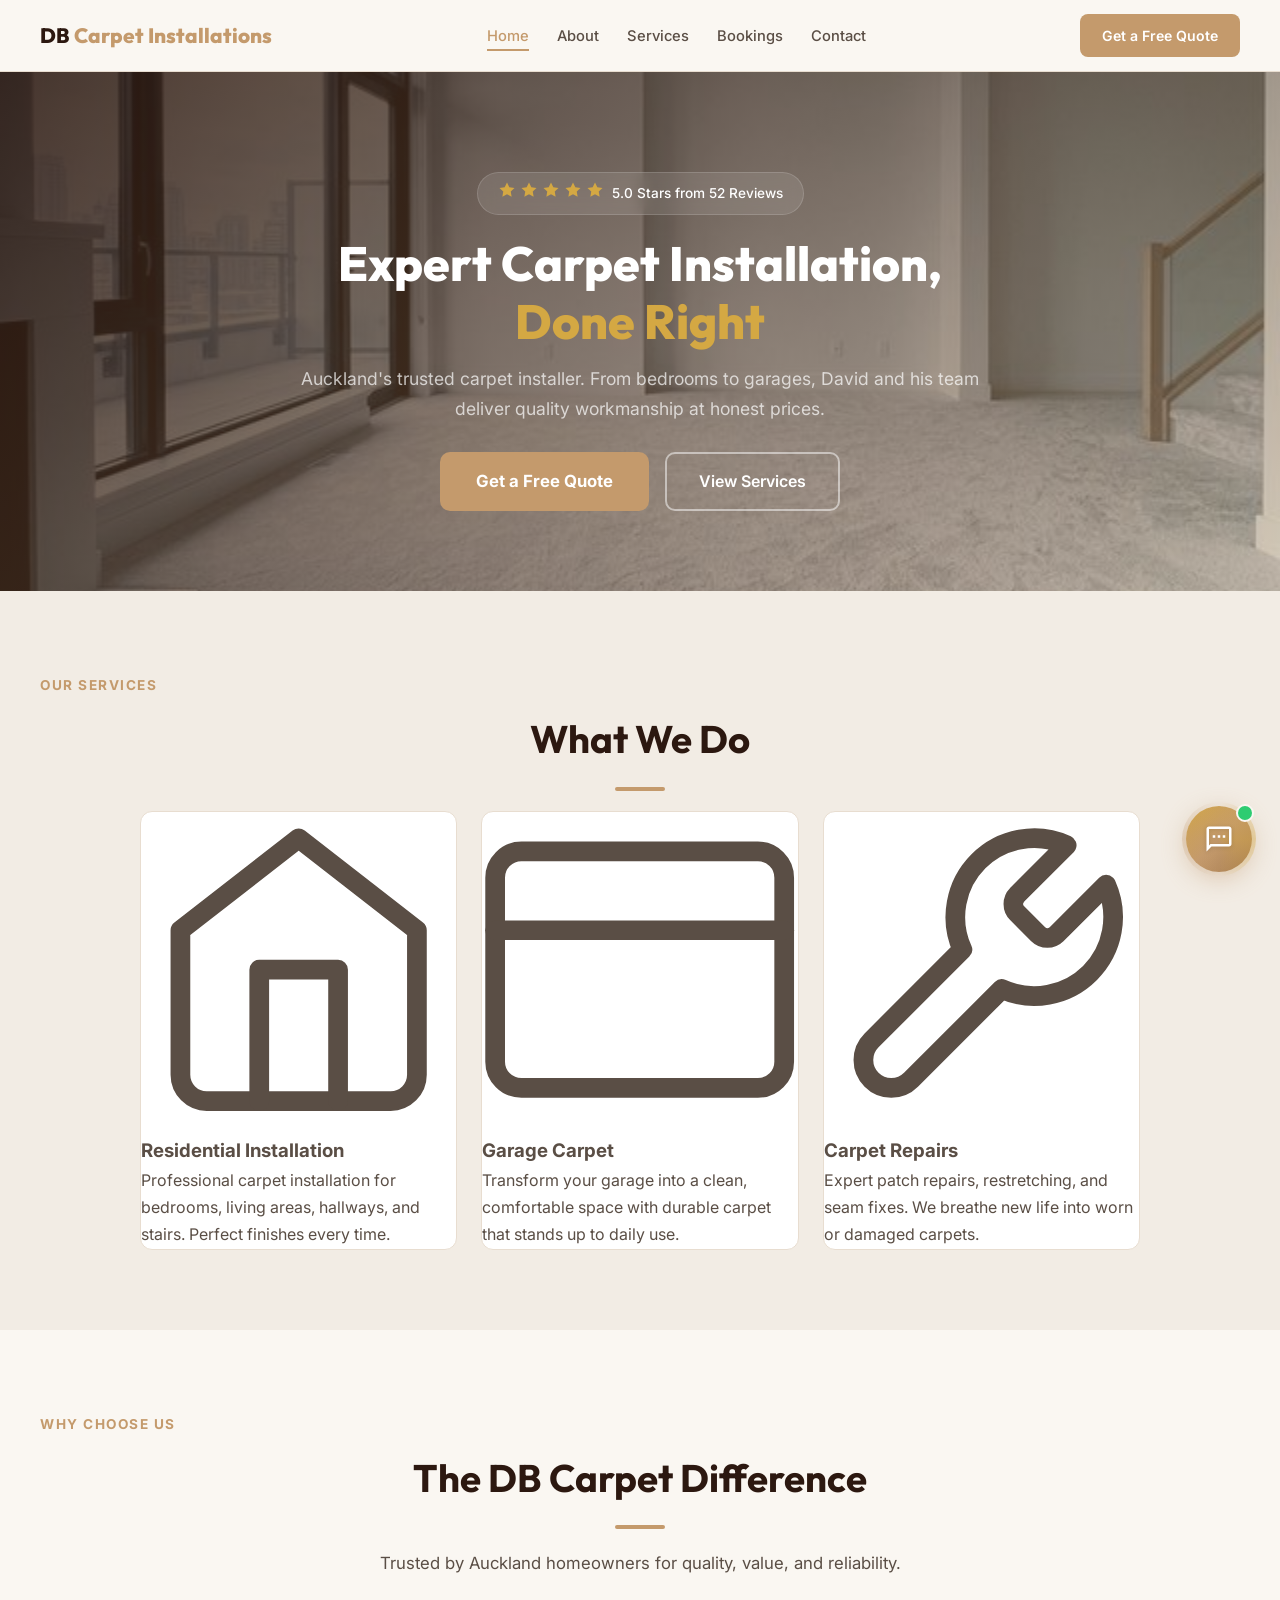
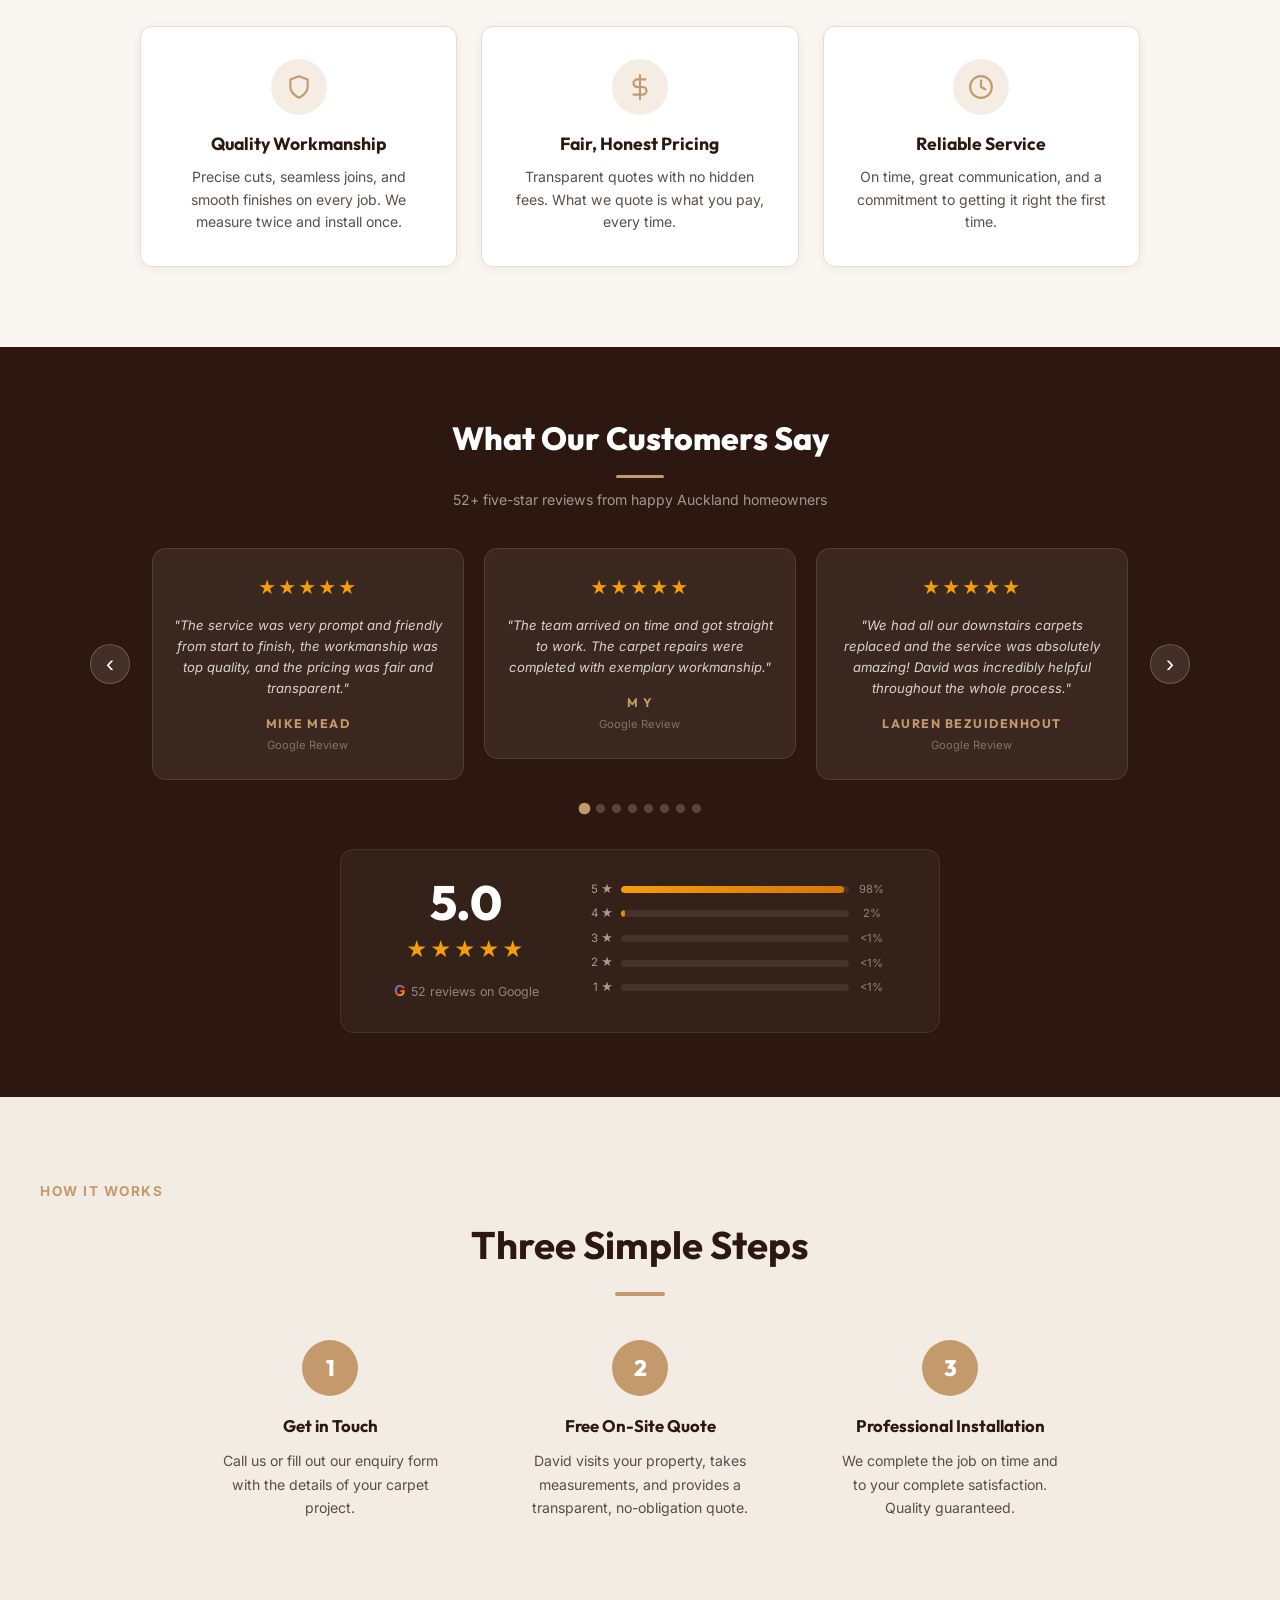
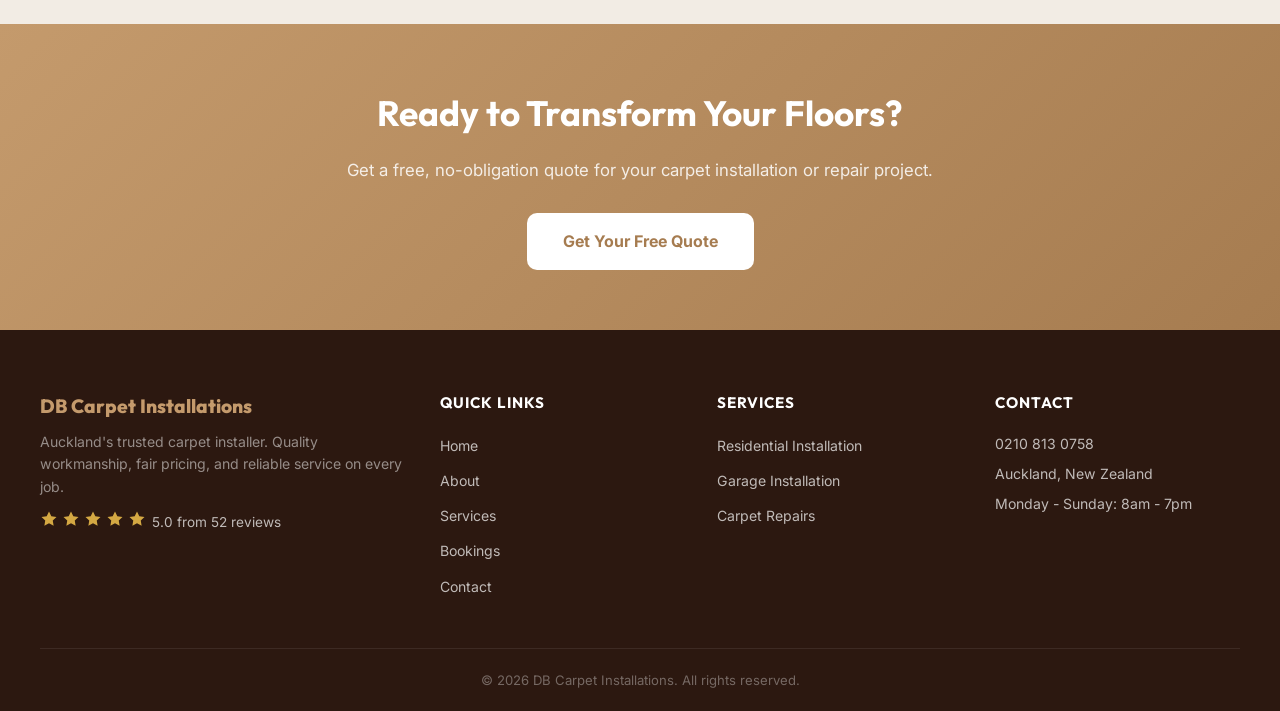
==== commit 9742a24d: "fix: carousel warm theme, smaller cards, proper snap nav, fix SVG icons" ====
--- a/index.html
+++ b/index.html
@@ -67,21 +67,21 @@
     <div class="services-grid">
         <div class="service-card scale-in">
             <div class="service-icon">
-                <svg viewBox="0 0 24 24"><path d="M3 9l9-7 9 7v11a2 2 0 0 1-2 2H5a2 2 0 0 1-2-2z"/><polyline points="9 22 9 12 15 12 15 22"/></svg>
+                <svg viewBox="0 0 24 24" fill="none" stroke="currentColor" stroke-width="1.5" stroke-linecap="round" stroke-linejoin="round"><path d="M3 9l9-7 9 7v11a2 2 0 0 1-2 2H5a2 2 0 0 1-2-2z"/><polyline points="9 22 9 12 15 12 15 22"/></svg>
             </div>
             <h3>Residential Installation</h3>
             <p>Professional carpet installation for bedrooms, living areas, hallways, and stairs. Perfect finishes every time.</p>
         </div>
         <div class="service-card scale-in">
             <div class="service-icon">
-                <svg viewBox="0 0 24 24"><rect x="1" y="3" width="22" height="18" rx="2"/><line x1="1" y1="9" x2="23" y2="9"/></svg>
+                <svg viewBox="0 0 24 24" fill="none" stroke="currentColor" stroke-width="1.5" stroke-linecap="round" stroke-linejoin="round"><rect x="1" y="3" width="22" height="18" rx="2"/><line x1="1" y1="9" x2="23" y2="9"/></svg>
             </div>
             <h3>Garage Carpet</h3>
             <p>Transform your garage into a clean, comfortable space with durable carpet that stands up to daily use.</p>
         </div>
         <div class="service-card scale-in">
             <div class="service-icon">
-                <svg viewBox="0 0 24 24"><path d="M14.7 6.3a1 1 0 0 0 0 1.4l1.6 1.6a1 1 0 0 0 1.4 0l3.77-3.77a6 6 0 0 1-7.94 7.94l-6.91 6.91a2.12 2.12 0 0 1-3-3l6.91-6.91a6 6 0 0 1 7.94-7.94l-3.76 3.76z"/></svg>
+                <svg viewBox="0 0 24 24" fill="none" stroke="currentColor" stroke-width="1.5" stroke-linecap="round" stroke-linejoin="round"><path d="M14.7 6.3a1 1 0 0 0 0 1.4l1.6 1.6a1 1 0 0 0 1.4 0l3.77-3.77a6 6 0 0 1-7.94 7.94l-6.91 6.91a2.12 2.12 0 0 1-3-3l6.91-6.91a6 6 0 0 1 7.94-7.94l-3.76 3.76z"/></svg>
             </div>
             <h3>Carpet Repairs</h3>
             <p>Expert patch repairs, restretching, and seam fixes. We breathe new life into worn or damaged carpets.</p>
@@ -97,17 +97,17 @@
     <p class="section-subtitle">Trusted by Auckland homeowners for quality, value, and reliability.</p>
     <div class="values-grid">
         <div class="value-card scale-in">
-            <div class="value-icon"><svg viewBox="0 0 24 24"><path d="M12 22s8-4 8-10V5l-8-3-8 3v7c0 6 8 10 8 10z"/></svg></div>
+            <div class="value-icon"><svg viewBox="0 0 24 24" fill="none" stroke="currentColor" stroke-width="1.5" stroke-linecap="round" stroke-linejoin="round"><path d="M12 22s8-4 8-10V5l-8-3-8 3v7c0 6 8 10 8 10z"/></svg></div>
             <h3>Quality Workmanship</h3>
             <p>Precise cuts, seamless joins, and smooth finishes on every job. We measure twice and install once.</p>
         </div>
         <div class="value-card scale-in">
-            <div class="value-icon"><svg viewBox="0 0 24 24"><line x1="12" y1="1" x2="12" y2="23"/><path d="M17 5H9.5a3.5 3.5 0 0 0 0 7h5a3.5 3.5 0 0 1 0 7H6"/></svg></div>
+            <div class="value-icon"><svg viewBox="0 0 24 24" fill="none" stroke="currentColor" stroke-width="1.5" stroke-linecap="round" stroke-linejoin="round"><line x1="12" y1="1" x2="12" y2="23"/><path d="M17 5H9.5a3.5 3.5 0 0 0 0 7h5a3.5 3.5 0 0 1 0 7H6"/></svg></div>
             <h3>Fair, Honest Pricing</h3>
             <p>Transparent quotes with no hidden fees. What we quote is what you pay, every time.</p>
         </div>
         <div class="value-card scale-in">
-            <div class="value-icon"><svg viewBox="0 0 24 24"><circle cx="12" cy="12" r="10"/><polyline points="12 6 12 12 16 14"/></svg></div>
+            <div class="value-icon"><svg viewBox="0 0 24 24" fill="none" stroke="currentColor" stroke-width="1.5" stroke-linecap="round" stroke-linejoin="round"><circle cx="12" cy="12" r="10"/><polyline points="12 6 12 12 16 14"/></svg></div>
             <h3>Reliable Service</h3>
             <p>On time, great communication, and a commitment to getting it right the first time.</p>
         </div>
@@ -124,16 +124,16 @@
         <button class="carousel-arrow carousel-prev" onclick="moveCarousel(-1)" aria-label="Previous">&#8249;</button>
         <div class="carousel-track-container">
             <div class="carousel-track" id="reviewTrack">
-                <div class="carousel-card"><div class="carousel-stars">★★★★★</div><p>"The service was very prompt and friendly from start to finish, the workmanship was top quality, and the pricing was fair and transparent."</p><strong class="carousel-author">Mike Mead</strong><span class="carousel-source">Google Review</span></div>
-                <div class="carousel-card"><div class="carousel-stars">★★★★★</div><p>"The team arrived on time and got straight to work. The carpet repairs were completed with exemplary workmanship."</p><strong class="carousel-author">M Y</strong><span class="carousel-source">Google Review</span></div>
-                <div class="carousel-card"><div class="carousel-stars">★★★★★</div><p>"We had all our downstairs carpets replaced and the service was absolutely amazing! David was incredibly helpful throughout the whole process."</p><strong class="carousel-author">Lauren Bezuidenhout</strong><span class="carousel-source">Google Review</span></div>
-                <div class="carousel-card"><div class="carousel-stars">★★★★★</div><p>"I had a small job of putting a couple of corners of carpet back down. David was very helpful, fitted me in... Great to deal with."</p><strong class="carousel-author">Mel Abbott</strong><span class="carousel-source">Google Review</span></div>
-                <div class="carousel-card"><div class="carousel-stars">★★★★★</div><p>"David was fantastic! He handled everything himself and did an amazing job with the carpet. Super professional, friendly."</p><strong class="carousel-author">Candice</strong><span class="carousel-source">Google Review</span></div>
-                <div class="carousel-card"><div class="carousel-stars">★★★★★</div><p>"David's communication was excellent throughout. He couldn't have been more helpful, and the workmanship is excellent."</p><strong class="carousel-author">Jessica Broun</strong><span class="carousel-source">Google Review</span></div>
-                <div class="carousel-card"><div class="carousel-stars">★★★★★</div><p>"They have done an amazing job installing our carpets, so fast and efficient! Friendly and professional. They absolutely know their stuff!"</p><strong class="carousel-author">Angelique Kruger</strong><span class="carousel-source">Google Review</span></div>
-                <div class="carousel-card"><div class="carousel-stars">★★★★★</div><p>"David did an awesome job of our carpet repair! Very reasonably priced, great communication, and appreciated his attention to detail."</p><strong class="carousel-author">Kimberley Bell</strong><span class="carousel-source">Google Review</span></div>
-                <div class="carousel-card"><div class="carousel-stars">★★★★★</div><p>"I couldn't be happier with the result and the price. His quote was unbelievably more affordable than the usual well known carpet companies."</p><strong class="carousel-author">MissChloe Kim</strong><span class="carousel-source">Google Review</span></div>
-                <div class="carousel-card"><div class="carousel-stars">★★★★★</div><p>"David and his crew were extremely helpful and the quality of their work was exceptional. Their communication was fantastic too."</p><strong class="carousel-author">David M</strong><span class="carousel-source">Google Review</span></div>
+                <div class="carousel-card"><div><div class="carousel-stars">&#9733;&#9733;&#9733;&#9733;&#9733;</div><p>"The service was very prompt and friendly from start to finish, the workmanship was top quality, and the pricing was fair and transparent."</p><strong class="carousel-author">Mike Mead</strong><span class="carousel-source">Google Review</span></div></div>
+                <div class="carousel-card"><div><div class="carousel-stars">&#9733;&#9733;&#9733;&#9733;&#9733;</div><p>"The team arrived on time and got straight to work. The carpet repairs were completed with exemplary workmanship."</p><strong class="carousel-author">M Y</strong><span class="carousel-source">Google Review</span></div></div>
+                <div class="carousel-card"><div><div class="carousel-stars">&#9733;&#9733;&#9733;&#9733;&#9733;</div><p>"We had all our downstairs carpets replaced and the service was absolutely amazing! David was incredibly helpful throughout the whole process."</p><strong class="carousel-author">Lauren Bezuidenhout</strong><span class="carousel-source">Google Review</span></div></div>
+                <div class="carousel-card"><div><div class="carousel-stars">&#9733;&#9733;&#9733;&#9733;&#9733;</div><p>"I had a small job of putting a couple of corners of carpet back down. David was very helpful, fitted me in... Great to deal with."</p><strong class="carousel-author">Mel Abbott</strong><span class="carousel-source">Google Review</span></div></div>
+                <div class="carousel-card"><div><div class="carousel-stars">&#9733;&#9733;&#9733;&#9733;&#9733;</div><p>"David was fantastic! He handled everything himself and did an amazing job with the carpet. Super professional, friendly."</p><strong class="carousel-author">Candice</strong><span class="carousel-source">Google Review</span></div></div>
+                <div class="carousel-card"><div><div class="carousel-stars">&#9733;&#9733;&#9733;&#9733;&#9733;</div><p>"David's communication was excellent throughout. He couldn't have been more helpful, and the workmanship is excellent."</p><strong class="carousel-author">Jessica Broun</strong><span class="carousel-source">Google Review</span></div></div>
+                <div class="carousel-card"><div><div class="carousel-stars">&#9733;&#9733;&#9733;&#9733;&#9733;</div><p>"They have done an amazing job installing our carpets, so fast and efficient! Friendly and professional. They absolutely know their stuff!"</p><strong class="carousel-author">Angelique Kruger</strong><span class="carousel-source">Google Review</span></div></div>
+                <div class="carousel-card"><div><div class="carousel-stars">&#9733;&#9733;&#9733;&#9733;&#9733;</div><p>"David did an awesome job of our carpet repair! Very reasonably priced, great communication, and appreciated his attention to detail."</p><strong class="carousel-author">Kimberley Bell</strong><span class="carousel-source">Google Review</span></div></div>
+                <div class="carousel-card"><div><div class="carousel-stars">&#9733;&#9733;&#9733;&#9733;&#9733;</div><p>"I couldn't be happier with the result and the price. His quote was unbelievably more affordable than the usual well known carpet companies."</p><strong class="carousel-author">MissChloe Kim</strong><span class="carousel-source">Google Review</span></div></div>
+                <div class="carousel-card"><div><div class="carousel-stars">&#9733;&#9733;&#9733;&#9733;&#9733;</div><p>"David and his crew were extremely helpful and the quality of their work was exceptional. Their communication was fantastic too."</p><strong class="carousel-author">David M</strong><span class="carousel-source">Google Review</span></div></div>
             </div>
         </div>
         <button class="carousel-arrow carousel-next" onclick="moveCarousel(1)" aria-label="Next">&#8250;</button>
@@ -144,15 +144,15 @@
     <div class="rating-summary">
         <div class="rating-left">
             <div class="rating-big">5.0</div>
-            <div class="rating-stars-row">★★★★★</div>
+            <div class="rating-stars-row">&#9733;&#9733;&#9733;&#9733;&#9733;</div>
             <div class="rating-count"><span class="google-g">G</span> 52 reviews on Google</div>
         </div>
         <div class="rating-right">
-            <div class="rating-bar-row"><span class="bar-label">5 ★</span><div class="bar-track"><div class="bar-fill" style="width:98%"></div></div><span class="bar-pct">98%</span></div>
-            <div class="rating-bar-row"><span class="bar-label">4 ★</span><div class="bar-track"><div class="bar-fill" style="width:2%"></div></div><span class="bar-pct">2%</span></div>
-            <div class="rating-bar-row"><span class="bar-label">3 ★</span><div class="bar-track"><div class="bar-fill" style="width:0%"></div></div><span class="bar-pct">&lt;1%</span></div>
-            <div class="rating-bar-row"><span class="bar-label">2 ★</span><div class="bar-track"><div class="bar-fill" style="width:0%"></div></div><span class="bar-pct">&lt;1%</span></div>
-            <div class="rating-bar-row"><span class="bar-label">1 ★</span><div class="bar-track"><div class="bar-fill" style="width:0%"></div></div><span class="bar-pct">&lt;1%</span></div>
+            <div class="rating-bar-row"><span class="bar-label">5 &#9733;</span><div class="bar-track"><div class="bar-fill" style="width:98%"></div></div><span class="bar-pct">98%</span></div>
+            <div class="rating-bar-row"><span class="bar-label">4 &#9733;</span><div class="bar-track"><div class="bar-fill" style="width:2%"></div></div><span class="bar-pct">2%</span></div>
+            <div class="rating-bar-row"><span class="bar-label">3 &#9733;</span><div class="bar-track"><div class="bar-fill" style="width:0%"></div></div><span class="bar-pct">&lt;1%</span></div>
+            <div class="rating-bar-row"><span class="bar-label">2 &#9733;</span><div class="bar-track"><div class="bar-fill" style="width:0%"></div></div><span class="bar-pct">&lt;1%</span></div>
+            <div class="rating-bar-row"><span class="bar-label">1 &#9733;</span><div class="bar-track"><div class="bar-fill" style="width:0%"></div></div><span class="bar-pct">&lt;1%</span></div>
         </div>
     </div>
 </section>
--- a/shared.css
+++ b/shared.css
@@ -1816,215 +1816,133 @@
     .chat-shell { height: 100vh; max-height: 100vh; border-radius: 0; }
 }
 
-/* ═══════════════ REVIEWS CAROUSEL ═══════════════ */
+
+/* --------------- REVIEWS CAROUSEL --------------- */
 .reviews-section {
-    background: linear-gradient(135deg, #1a1a2e 0%, #16213e 50%, #0f3460 100%);
-    padding: 80px 40px;
+    background: var(--color-dark);
+    padding: 64px 40px;
     text-align: center;
-    position: relative;
     overflow: hidden;
 }
 .reviews-heading {
     font-family: var(--font-heading);
-    font-size: 2.2rem;
+    font-size: 2rem;
     font-weight: 800;
     color: #fff;
-    margin-bottom: 12px;
+    margin-bottom: 10px;
 }
 .reviews-accent-line {
-    width: 48px;
-    height: 3px;
+    width: 48px; height: 3px;
     background: var(--color-accent);
-    margin: 0 auto 12px;
+    margin: 0 auto 10px;
     border-radius: 2px;
 }
 .reviews-subheading {
-    color: rgba(255,255,255,0.6);
-    font-size: 0.95rem;
-    margin-bottom: 48px;
-}
-
-/* Carousel */
+    color: rgba(255,255,255,0.55);
+    font-size: 0.88rem;
+    margin-bottom: 36px;
+}
 .carousel-wrapper {
     display: flex;
     align-items: center;
-    gap: 16px;
-    max-width: 1200px;
+    gap: 12px;
+    max-width: 1100px;
     margin: 0 auto;
-    position: relative;
-}
-.carousel-track-container {
-    overflow: hidden;
-    flex: 1;
-    border-radius: 16px;
-}
+}
+.carousel-track-container { overflow: hidden; flex: 1; }
 .carousel-track {
     display: flex;
-    transition: transform 0.5s cubic-bezier(0.4, 0, 0.2, 1);
+    transition: transform 0.45s cubic-bezier(0.4, 0, 0.2, 1);
 }
 .carousel-card {
-    min-width: calc(33.333% - 16px);
-    margin: 0 8px;
-    background: rgba(255,255,255,0.06);
-    backdrop-filter: blur(10px);
+    width: 33.333%;
+    flex-shrink: 0;
+    padding: 0 10px;
+    box-sizing: border-box;
+}
+.carousel-card > div {
+    background: rgba(255,255,255,0.07);
     border: 1px solid rgba(255,255,255,0.1);
-    border-radius: 16px;
-    padding: 32px 28px;
+    border-radius: 14px;
+    padding: 24px 20px;
     text-align: center;
-    flex-shrink: 0;
-}
-.carousel-stars {
-    color: #f59e0b;
-    font-size: 1.4rem;
-    letter-spacing: 2px;
-    margin-bottom: 16px;
-}
+}
+.carousel-stars { color: #f59e0b; font-size: 1.1rem; letter-spacing: 2px; margin-bottom: 12px; }
 .carousel-card p {
-    color: rgba(255,255,255,0.85);
-    font-size: 0.92rem;
-    line-height: 1.7;
-    margin-bottom: 20px;
+    color: rgba(255,255,255,0.8);
+    font-size: 0.82rem;
+    line-height: 1.6;
+    margin-bottom: 14px;
     font-style: italic;
 }
 .carousel-author {
     display: block;
     color: var(--color-accent);
     font-family: var(--font-heading);
-    font-size: 0.85rem;
+    font-size: 0.78rem;
     font-weight: 700;
     text-transform: uppercase;
     letter-spacing: 1.5px;
-    margin-bottom: 4px;
-}
-.carousel-source {
-    display: block;
-    color: rgba(255,255,255,0.4);
-    font-size: 0.75rem;
-}
-
-/* Arrows */
+    margin-bottom: 2px;
+}
+.carousel-source { display: block; color: rgba(255,255,255,0.35); font-size: 0.7rem; }
 .carousel-arrow {
     background: rgba(255,255,255,0.1);
     border: 1px solid rgba(255,255,255,0.2);
     color: #fff;
-    width: 44px; height: 44px;
+    width: 40px; height: 40px;
     border-radius: 50%;
-    font-size: 1.6rem;
+    font-size: 1.5rem;
     cursor: pointer;
     transition: all 0.3s;
-    display: flex;
-    align-items: center;
-    justify-content: center;
+    display: flex; align-items: center; justify-content: center;
     flex-shrink: 0;
 }
-.carousel-arrow:hover {
-    background: var(--color-accent);
-    border-color: var(--color-accent);
-}
-
-/* Dots */
-.carousel-dots {
-    display: flex;
-    justify-content: center;
-    gap: 8px;
-    margin-top: 32px;
-}
+.carousel-arrow:hover { background: var(--color-accent); border-color: var(--color-accent); }
+.carousel-dots { display: flex; justify-content: center; gap: 7px; margin-top: 24px; }
 .carousel-dot {
-    width: 10px; height: 10px;
+    width: 9px; height: 9px;
     border-radius: 50%;
-    background: rgba(255,255,255,0.25);
+    background: rgba(255,255,255,0.2);
     border: none;
     cursor: pointer;
     transition: all 0.3s;
 }
-.carousel-dot.active {
-    background: var(--color-accent);
-    transform: scale(1.3);
-}
-
-/* Rating Summary */
+.carousel-dot.active { background: var(--color-accent); transform: scale(1.3); }
 .rating-summary {
-    display: flex;
-    align-items: center;
-    justify-content: center;
-    gap: 60px;
-    max-width: 700px;
-    margin: 48px auto 0;
-    padding: 32px;
+    display: flex; align-items: center; justify-content: center;
+    gap: 48px;
+    max-width: 600px;
+    margin: 36px auto 0;
+    padding: 28px;
     background: rgba(255,255,255,0.04);
-    border-radius: 16px;
+    border-radius: 14px;
     border: 1px solid rgba(255,255,255,0.08);
 }
 .rating-left { text-align: center; }
-.rating-big {
-    font-family: var(--font-heading);
-    font-size: 3.5rem;
-    font-weight: 800;
-    color: #fff;
-    line-height: 1;
-}
-.rating-stars-row {
-    color: #f59e0b;
-    font-size: 1.5rem;
-    letter-spacing: 3px;
-    margin: 8px 0 12px;
-}
-.rating-count {
-    color: rgba(255,255,255,0.5);
-    font-size: 0.82rem;
-}
+.rating-big { font-family: var(--font-heading); font-size: 3rem; font-weight: 800; color: #fff; line-height: 1; }
+.rating-stars-row { color: #f59e0b; font-size: 1.3rem; letter-spacing: 3px; margin: 6px 0 10px; }
+.rating-count { color: rgba(255,255,255,0.45); font-size: 0.78rem; }
 .google-g {
     display: inline-block;
-    font-family: 'Product Sans', Arial, sans-serif;
-    font-weight: 700;
-    font-size: 1rem;
+    font-weight: 700; font-size: 0.95rem;
     background: linear-gradient(135deg, #4285F4 25%, #EA4335 50%, #FBBC05 75%, #34A853 100%);
-    -webkit-background-clip: text;
-    -webkit-text-fill-color: transparent;
+    -webkit-background-clip: text; -webkit-text-fill-color: transparent;
     background-clip: text;
     margin-right: 2px;
 }
-.rating-right { flex: 1; max-width: 340px; }
-.rating-bar-row {
-    display: flex;
-    align-items: center;
-    gap: 10px;
-    margin-bottom: 6px;
-}
-.bar-label {
-    color: rgba(255,255,255,0.6);
-    font-size: 0.78rem;
-    min-width: 28px;
-    text-align: right;
-}
-.bar-track {
-    flex: 1;
-    height: 8px;
-    background: rgba(255,255,255,0.08);
-    border-radius: 4px;
-    overflow: hidden;
-}
-.bar-fill {
-    height: 100%;
-    background: linear-gradient(90deg, #f59e0b, #d97706);
-    border-radius: 4px;
-    transition: width 1s ease;
-}
-.bar-pct {
-    color: rgba(255,255,255,0.5);
-    font-size: 0.75rem;
-    min-width: 32px;
-}
-
-/* Responsive carousel */
-@media (max-width: 1024px) {
-    .carousel-card { min-width: calc(50% - 16px); }
-}
+.rating-right { flex: 1; max-width: 300px; }
+.rating-bar-row { display: flex; align-items: center; gap: 8px; margin-bottom: 5px; }
+.bar-label { color: rgba(255,255,255,0.55); font-size: 0.72rem; min-width: 26px; text-align: right; }
+.bar-track { flex: 1; height: 7px; background: rgba(255,255,255,0.08); border-radius: 4px; overflow: hidden; }
+.bar-fill { height: 100%; background: linear-gradient(90deg, #f59e0b, #d97706); border-radius: 4px; }
+.bar-pct { color: rgba(255,255,255,0.45); font-size: 0.7rem; min-width: 30px; }
+@media (max-width: 1024px) { .carousel-card { width: 50%; } }
 @media (max-width: 768px) {
-    .reviews-section { padding: 48px 20px; }
-    .reviews-heading { font-size: 1.6rem; }
-    .carousel-card { min-width: calc(100% - 16px); }
+    .reviews-section { padding: 40px 16px; }
+    .reviews-heading { font-size: 1.5rem; }
+    .carousel-card { width: 100%; }
     .carousel-arrow { display: none; }
-    .rating-summary { flex-direction: column; gap: 24px; padding: 24px; }
+    .rating-summary { flex-direction: column; gap: 20px; padding: 20px; }
     .rating-right { max-width: 100%; width: 100%; }
 }
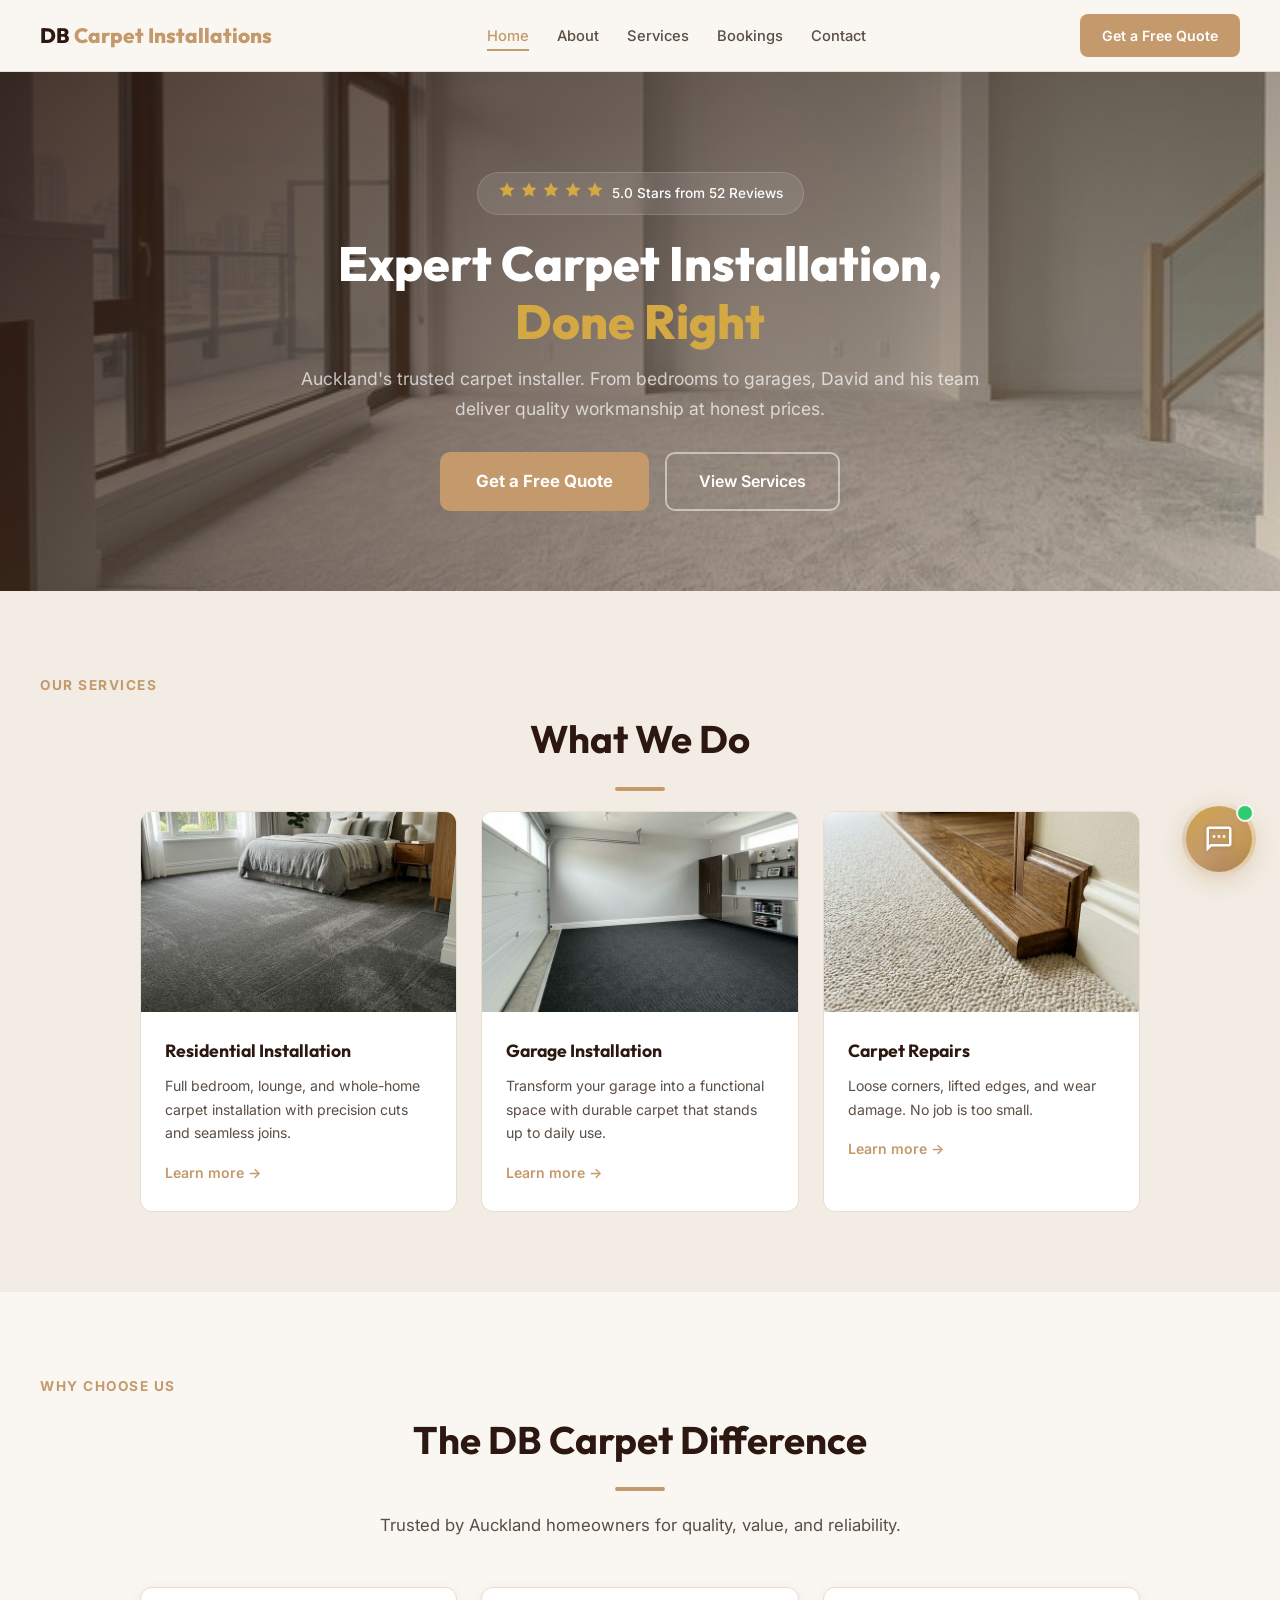
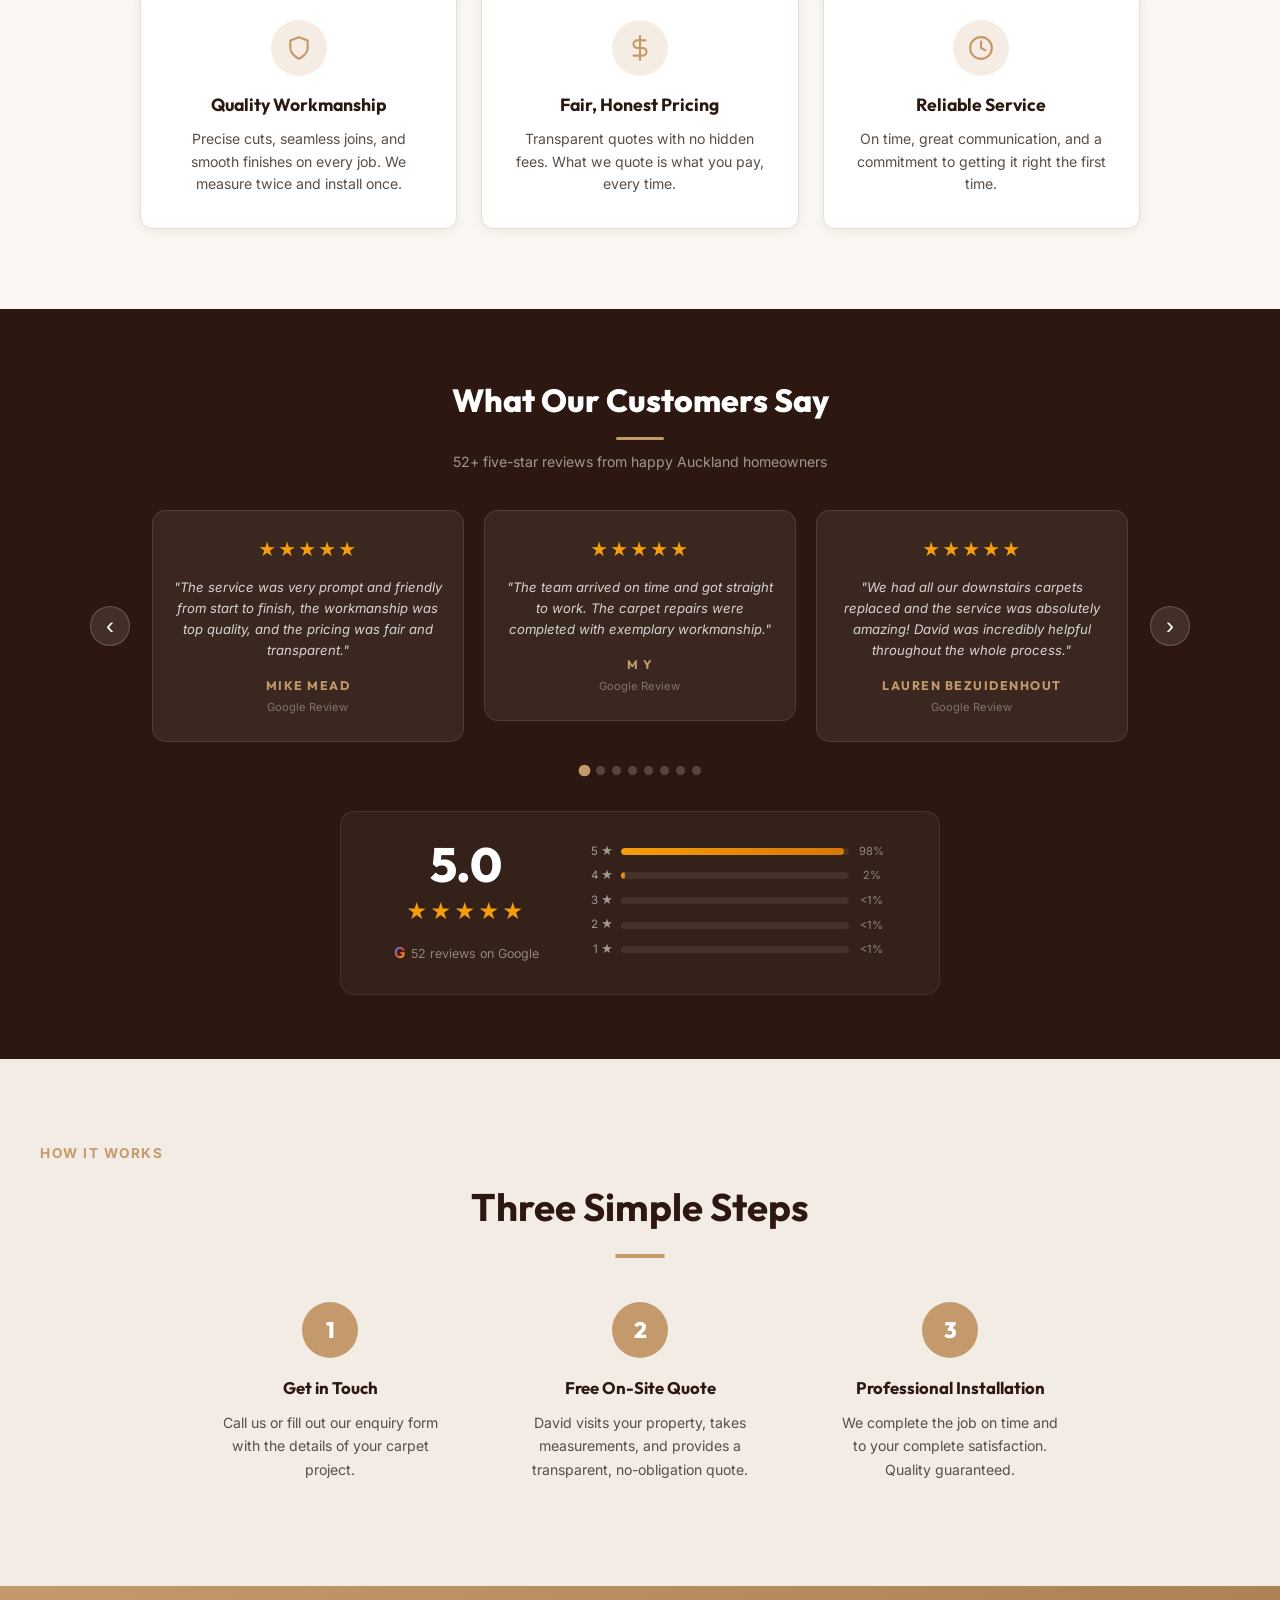
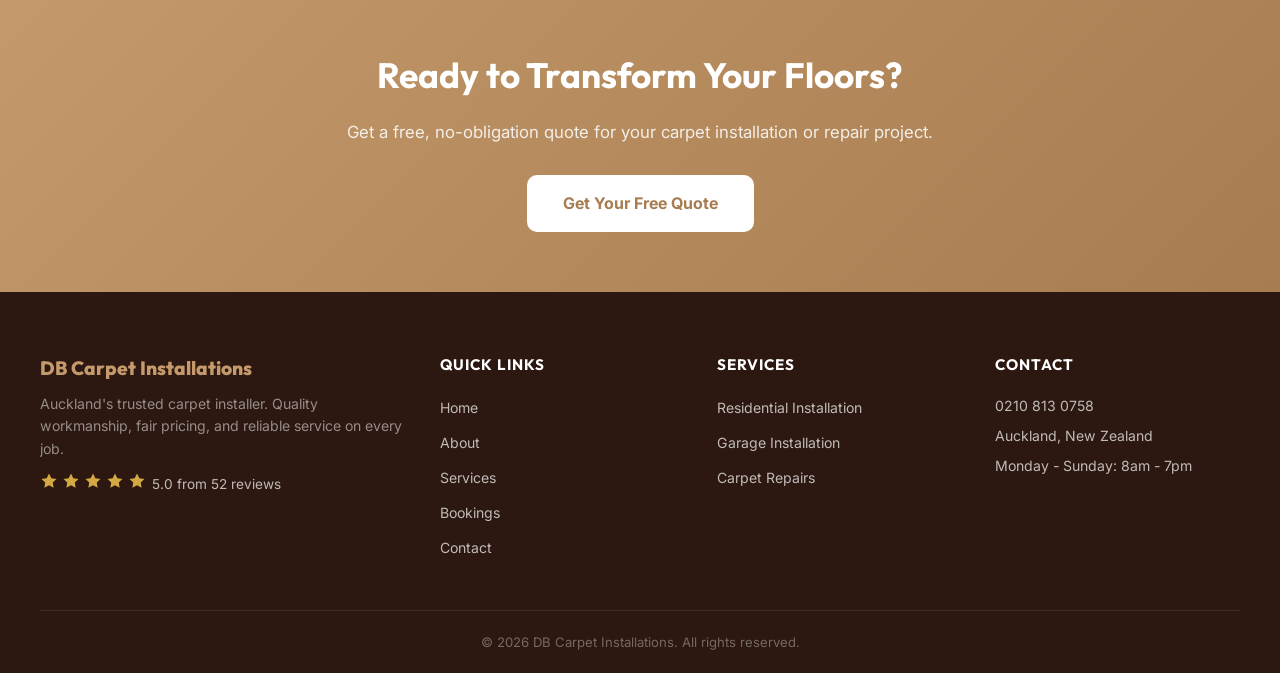
==== commit 7f01e3a0: "fix: restore original service card images (roll, texture, closeup)" ====
--- a/index.html
+++ b/index.html
@@ -66,25 +66,34 @@
     <div class="accent-line"></div>
     <div class="services-grid">
         <div class="service-card scale-in">
-            <div class="service-icon">
-                <svg viewBox="0 0 24 24" fill="none" stroke="currentColor" stroke-width="1.5" stroke-linecap="round" stroke-linejoin="round"><path d="M3 9l9-7 9 7v11a2 2 0 0 1-2 2H5a2 2 0 0 1-2-2z"/><polyline points="9 22 9 12 15 12 15 22"/></svg>
-            </div>
-            <h3>Residential Installation</h3>
-            <p>Professional carpet installation for bedrooms, living areas, hallways, and stairs. Perfect finishes every time.</p>
+            <div class="service-card-image">
+                <img src="images/roll.png" alt="Carpet roll for residential installation" loading="lazy">
+            </div>
+            <div class="service-card-content">
+                <h3>Residential Installation</h3>
+                <p>Full bedroom, lounge, and whole-home carpet installation with precision cuts and seamless joins.</p>
+                <a href="services/" class="service-card-link">Learn more &#8594;</a>
+            </div>
         </div>
         <div class="service-card scale-in">
-            <div class="service-icon">
-                <svg viewBox="0 0 24 24" fill="none" stroke="currentColor" stroke-width="1.5" stroke-linecap="round" stroke-linejoin="round"><rect x="1" y="3" width="22" height="18" rx="2"/><line x1="1" y1="9" x2="23" y2="9"/></svg>
-            </div>
-            <h3>Garage Carpet</h3>
-            <p>Transform your garage into a clean, comfortable space with durable carpet that stands up to daily use.</p>
+            <div class="service-card-image">
+                <img src="images/texture.png" alt="Garage carpet texture" loading="lazy">
+            </div>
+            <div class="service-card-content">
+                <h3>Garage Installation</h3>
+                <p>Transform your garage into a functional space with durable carpet that stands up to daily use.</p>
+                <a href="services/" class="service-card-link">Learn more &#8594;</a>
+            </div>
         </div>
         <div class="service-card scale-in">
-            <div class="service-icon">
-                <svg viewBox="0 0 24 24" fill="none" stroke="currentColor" stroke-width="1.5" stroke-linecap="round" stroke-linejoin="round"><path d="M14.7 6.3a1 1 0 0 0 0 1.4l1.6 1.6a1 1 0 0 0 1.4 0l3.77-3.77a6 6 0 0 1-7.94 7.94l-6.91 6.91a2.12 2.12 0 0 1-3-3l6.91-6.91a6 6 0 0 1 7.94-7.94l-3.76 3.76z"/></svg>
-            </div>
-            <h3>Carpet Repairs</h3>
-            <p>Expert patch repairs, restretching, and seam fixes. We breathe new life into worn or damaged carpets.</p>
+            <div class="service-card-image">
+                <img src="images/closeup.png" alt="Carpet edge repair detail" loading="lazy">
+            </div>
+            <div class="service-card-content">
+                <h3>Carpet Repairs</h3>
+                <p>Loose corners, lifted edges, and wear damage. No job is too small.</p>
+                <a href="services/" class="service-card-link">Learn more &#8594;</a>
+            </div>
         </div>
     </div>
 </section>
